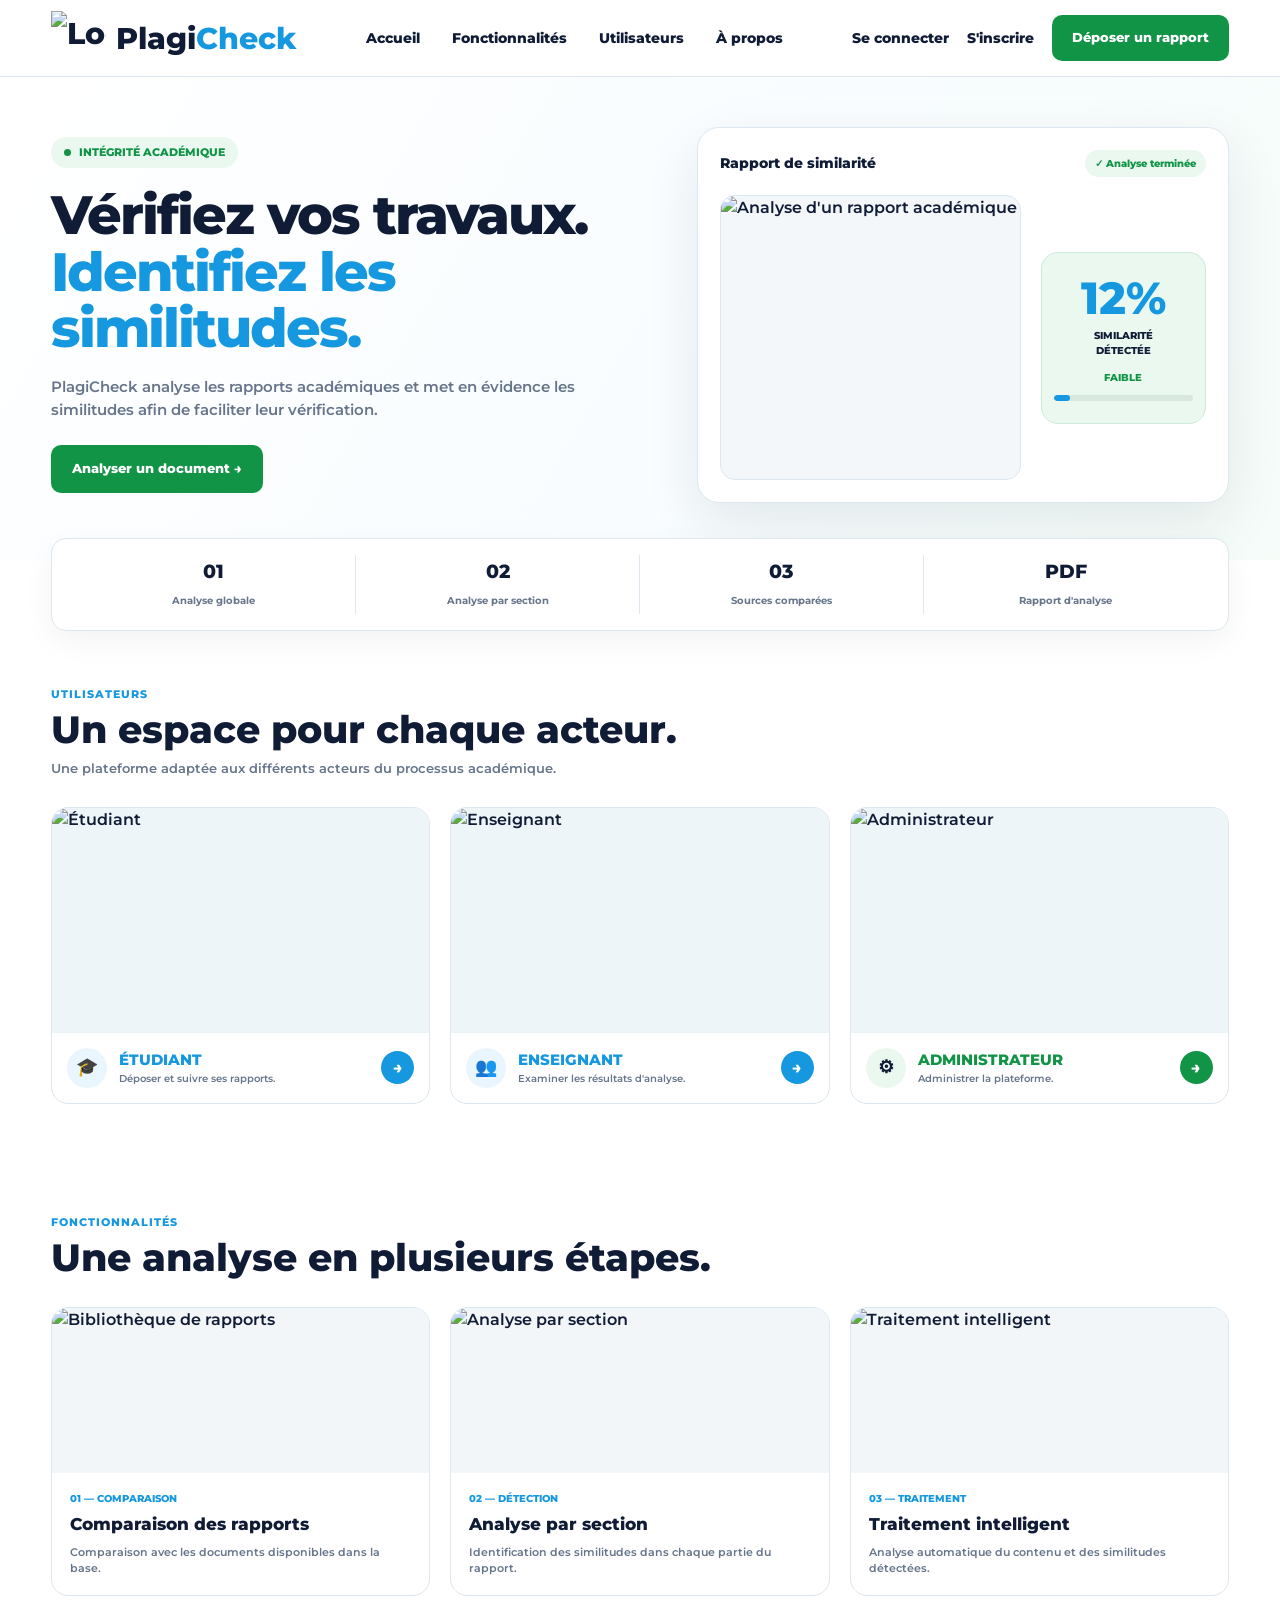
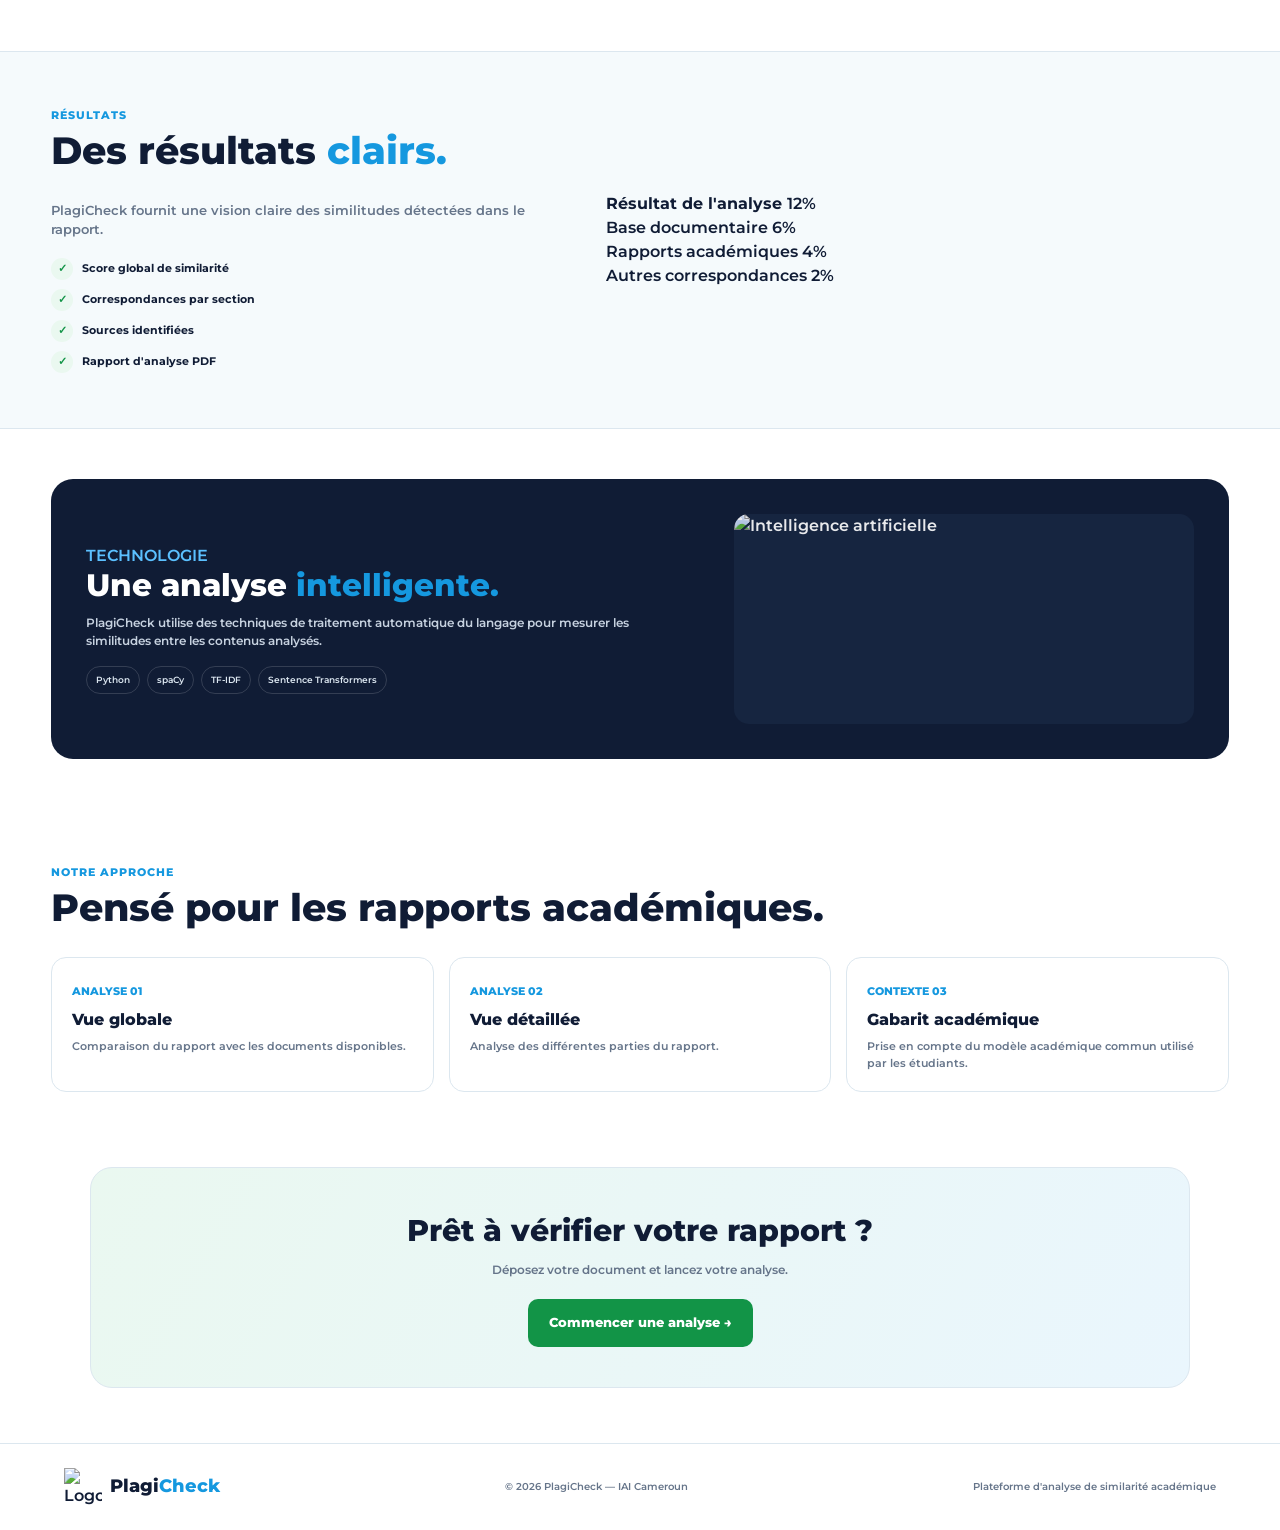
==== app/Frontend/index.html @ 5837127a "Initial commit - Plagicheck_IAI MVP" ====
<!DOCTYPE html>
<html lang="fr">

<head>

    <meta charset="UTF-8">

    <meta name="viewport"
          content="width=device-width, initial-scale=1.0">

    <title>PlagiCheck | Détection de similarité académique</title>


    <!-- =====================================================
         POLICE
         ===================================================== -->

    <link rel="preconnect"
          href="https://fonts.googleapis.com">

    <link rel="preconnect"
          href="https://fonts.gstatic.com"
          crossorigin>

    <link href="https://fonts.googleapis.com/css2?family=Montserrat:wght@500;600;700;800&display=swap"
          rel="stylesheet">


    <style>

        /* =====================================================
           1. COULEURS PRINCIPALES
           ===================================================== */

        :root {

            --green: #129447;
            --green-dark: #087638;
            --green-light: #eaf8f0;

            --sky: #1598df;
            --sky-light: #eaf6fd;

            --navy: #101c35;
            --black: #111827;

            --white: #ffffff;
            --background: #f8fafc;

            --border: #dce7ef;
            --text-soft: #66758a;
        }


        /* =====================================================
           2. RESET
           ===================================================== */

        * {
            margin: 0;
            padding: 0;
            box-sizing: border-box;
        }


        html {
            scroll-behavior: smooth;
        }


        body {

            font-family: "Montserrat", sans-serif;

            background: var(--white);

            color: var(--navy);

            font-weight: 600;

            line-height: 1.5;
        }


        a {
            text-decoration: none;
            color: inherit;
        }


        img {
            display: block;
            max-width: 100%;
        }


        /* =====================================================
           3. NAVIGATION
           ===================================================== */

        .navbar {

            position: sticky;

            top: 0;

            z-index: 1000;

            background: rgba(255,255,255,0.97);

            border-bottom: 1px solid var(--border);

            backdrop-filter: blur(10px);
        }


        .nav-container {

            width: 92%;

            max-width: 1400px;

            min-height: 76px;

            margin: auto;

            display: flex;

            align-items: center;

            justify-content: space-between;

            gap: 25px;
        }


        /* LOGO */

        .brand {

            display: flex;

            align-items: center;

            gap: 10px;

            font-size: 30px;

            font-weight: 800;

            white-space: nowrap;
        }


        .brand img {

            width: 55px;

            height: 55px;

            object-fit: contain;
        }


        .brand span span {

            color: var(--sky);
        }


        /* MENU */

        nav {

            display: flex;

            align-items: center;

            gap: 32px;
        }


        nav a {

            font-size: 14px;

            font-weight: 800;

            transition: 0.25s;
        }


        nav a:hover {

            color: var(--sky);
        }


        /* BOUTONS NAVIGATION */

        .nav-buttons {

            display: flex;

            align-items: center;

            gap: 18px;
        }


        .login {

            font-size: 14px;

            font-weight: 800;
        }


        .login:hover {

            color: var(--sky);
        }


        .deposit {

            background: var(--green);

            color: white;

            padding: 13px 20px;

            border-radius: 10px;

            font-size: 13px;

            font-weight: 800;

            transition: 0.25s;
        }


        .deposit:hover {

            background: var(--green-dark);

            transform: translateY(-2px);
        }


        /* =====================================================
           4. HERO
           ===================================================== */

           .hero {

background:

    linear-gradient(
        120deg,
        rgba(255,255,255,0.60) 0%,
        rgba(244,251,255,0.60) 55%,
        rgba(239,250,244,0.60) 100%
    ),
    url("Images/ia.backend.avif") center/cover no-repeat;

padding: 48px 0 55px;

overflow: hidden;
}


        .hero-container {

            width: 92%;

            max-width: 1400px;

            margin: auto;

            display: grid;

            grid-template-columns: 1fr 0.9fr;

            gap: 55px;

            align-items: center;
        }


        /* TEXTE HERO */

        .hero-label {

            display: inline-flex;

            align-items: center;

            gap: 8px;

            padding: 7px 13px;

            background: var(--green-light);

            color: var(--green);

            border-radius: 30px;

            font-size: 11px;

            font-weight: 800;

            margin-bottom: 18px;
        }


        .hero-label::before {

            content: "";

            width: 7px;

            height: 7px;

            background: var(--green);

            border-radius: 50%;
        }


        .hero-left h1 {

            font-size: clamp(38px, 4.2vw, 60px);

            line-height: 1.06;

            letter-spacing: -2px;

            margin-bottom: 20px;

            color: var(--navy);

            font-weight: 800;
        }


        .hero-left h1 span {

            color: var(--sky);
        }


        .hero-description {

            max-width: 620px;

            color: var(--text-soft);

            font-size: 15px;

            margin-bottom: 24px;

            font-weight: 600;
        }


        /* BOUTON HERO */

        .hero-buttons {

            display: flex;

            align-items: center;

            gap: 12px;

            flex-wrap: wrap;
        }


        .primary-button {

            display: inline-flex;

            align-items: center;

            gap: 10px;

            background: var(--green);

            color: white;

            padding: 14px 21px;

            border-radius: 10px;

            font-size: 13px;

            font-weight: 800;

            transition: 0.25s;
        }


        .primary-button:hover {

            transform: translateY(-3px);

            box-shadow:
                0 10px 25px
                rgba(18,148,71,0.20);
        }


        /* =====================================================
           5. APERÇU RAPPORT DE SIMILARITÉ
           ===================================================== */

        .analysis-preview {

            position: relative;

            min-height: 380px;

            display: flex;

            align-items: center;

            justify-content: center;
        }


        .preview-card {

            width: 100%;

            max-width: 560px;

            background: white;

            border: 1px solid var(--border);

            border-radius: 22px;

            padding: 22px;

            box-shadow:
                0 20px 55px
                rgba(16,28,53,0.09);

            position: relative;

            z-index: 2;
        }


        /* EN-TÊTE */

        .preview-top {

            display: flex;

            justify-content: space-between;

            align-items: center;

            margin-bottom: 18px;
        }


        .preview-title {

            font-size: 14px;

            font-weight: 800;

            color: var(--navy);
        }


        .status {

            background: var(--green-light);

            color: var(--green);

            padding: 6px 10px;

            border-radius: 20px;

            font-size: 10px;

            font-weight: 800;
        }


        /* CONTENU AVEC IMAGE */

        .preview-content {

            display: grid;

            grid-template-columns: 1fr 165px;

            gap: 20px;

            align-items: center;
        }


        /* IMAGE ANALYSE.PNG */

        .analysis-image {

            height: 285px;

            border-radius: 15px;

            overflow: hidden;

            background: #f3f7fa;

            border: 1px solid var(--border);
        }


        .analysis-image img {

            width: 100%;

            height: 100%;

            object-fit: cover;
        }


        /* SCORE */

        .score-box {

            text-align: center;

            background: var(--green-light);

            border-radius: 17px;

            padding: 22px 12px;

            border: 1px solid #ccebd9;
        }


        .score-number {

            font-size: 45px;

            line-height: 1;

            font-weight: 800;

            color: var(--sky);

            margin-bottom: 8px;
        }


        .score-label {

            font-size: 10px;

            font-weight: 800;

            color: var(--navy);

            margin-bottom: 12px;
        }


        .score-status {

            font-size: 10px;

            color: var(--green);

            font-weight: 800;

            margin-bottom: 10px;
        }


        .score-bar {

            width: 100%;

            height: 6px;

            background: #d9e8df;

            border-radius: 10px;

            overflow: hidden;
        }


        .score-progress {

            width: 12%;

            height: 100%;

            background: var(--sky);

            border-radius: 10px;
        }


        /* =====================================================
           6. INDICATEURS
           ===================================================== */

        .trust-bar {

            width: 92%;

            max-width: 1400px;

            margin: -22px auto 0;

            position: relative;

            z-index: 5;

            background: white;

            border: 1px solid var(--border);

            border-radius: 15px;

            padding: 16px 20px;

            display: grid;

            grid-template-columns: repeat(4, 1fr);

            box-shadow:
                0 10px 30px
                rgba(16,28,53,0.05);
        }


        .trust-item {

            text-align: center;

            border-right: 1px solid var(--border);

            padding: 3px;
        }


        .trust-item:last-child {

            border-right: none;
        }


        .trust-item strong {

            display: block;

            font-size: 19px;

            color: var(--navy);

            font-weight: 800;
        }


        .trust-item span {

            font-size: 10px;

            color: var(--text-soft);

            font-weight: 700;
        }


        /* =====================================================
           7. SECTIONS
           ===================================================== */

        .section {

            width: 92%;

            max-width: 1400px;

            margin: auto;

            padding: 55px 0;
        }


        .section-heading {

            margin-bottom: 28px;
        }


        .section-heading .tag {

            color: var(--sky);

            font-size: 11px;

            font-weight: 800;

            letter-spacing: 1px;

            text-transform: uppercase;

            margin-bottom: 7px;
        }


        .section-heading h2 {

            font-size: clamp(27px, 3vw, 40px);

            color: var(--navy);

            line-height: 1.1;

            margin-bottom: 8px;

            font-weight: 800;
        }


        .section-heading p {

            max-width: 600px;

            color: var(--text-soft);

            font-size: 13px;
        }


        /* =====================================================
           8. UTILISATEURS
           ===================================================== */

        .users-grid {

            display: grid;

            grid-template-columns:
                repeat(3, 1fr);

            gap: 20px;
        }


        .user-card {

            border: 1px solid var(--border);

            border-radius: 17px;

            overflow: hidden;

            background: white;

            transition: 0.3s;
        }


        .user-card:hover {

            transform: translateY(-5px);

            box-shadow:
                0 15px 35px
                rgba(16,28,53,0.08);
        }


        .user-image {

            height: 225px;

            background: #eef5f9;

            display: flex;

            align-items: center;

            justify-content: center;

            overflow: hidden;
        }


        .user-image img {

            width: 100%;

            height: 100%;

            object-fit: cover;
        }


        /*
         * Pour l'étudiant :
         * on conserve toute l'image.
         */

        .user-image.student img {

            object-fit: contain;

            background: #eef5f9;
        }


        .user-info {

            padding: 15px;

            display: flex;

            align-items: center;

            gap: 12px;
        }


        .user-icon {

            width: 40px;

            height: 40px;

            flex-shrink: 0;

            border-radius: 50%;

            display: flex;

            align-items: center;

            justify-content: center;

            background: var(--sky-light);

            font-size: 18px;
        }


        .user-info div:nth-child(2) {

            flex: 1;
        }


        .user-info h3 {

            color: var(--sky);

            font-size: 15px;

            font-weight: 800;
        }


        .user-info p {

            font-size: 10px;

            color: var(--text-soft);

            font-weight: 600;
        }


        .user-arrow {

            width: 33px;

            height: 33px;

            border-radius: 50%;

            background: var(--sky);

            color: white;

            display: flex;

            align-items: center;

            justify-content: center;

            font-weight: 800;
        }


        .admin-card .user-info h3 {

            color: var(--green);
        }


        .admin-card .user-icon {

            background: var(--green-light);
        }


        .admin-card .user-arrow {

            background: var(--green);
        }


        /* =====================================================
           9. FONCTIONNALITÉS
           ===================================================== */

        .features-grid {

            display: grid;

            grid-template-columns:
                repeat(3, 1fr);

            gap: 20px;
        }


        .feature-card {

            border: 1px solid var(--border);

            border-radius: 17px;

            overflow: hidden;

            background: white;

            transition: 0.3s;
        }


        .feature-card:hover {

            transform: translateY(-4px);

            box-shadow:
                0 15px 35px
                rgba(16,28,53,0.08);
        }


        .feature-image {

            height: 165px;

            overflow: hidden;

            background: #f2f6f9;
        }


        .feature-image img {

            width: 100%;

            height: 100%;

            object-fit: cover;
        }


        .feature-content {

            padding: 18px;
        }


        .feature-number {

            color: var(--sky);

            font-size: 10px;

            font-weight: 800;

            margin-bottom: 6px;
        }


        .feature-content h3 {

            font-size: 17px;

            color: var(--navy);

            margin-bottom: 6px;

            font-weight: 800;
        }


        .feature-content p {

            font-size: 11px;

            color: var(--text-soft);

            line-height: 1.5;
        }


        /* =====================================================
           10. RAPPORT DE SIMILARITÉ
           ===================================================== */

        .report-section {

            background: #f5fafc;

            border-top: 1px solid var(--border);

            border-bottom: 1px solid var(--border);
        }


        .report-layout {

            display: grid;

            grid-template-columns:
                0.9fr 1.1fr;

            gap: 45px;

            align-items: center;
        }


        .report-text h2 {

            font-size: clamp(27px, 3vw, 40px);

            line-height: 1.1;

            margin-bottom: 12px;

            font-weight: 800;
        }


        .report-text h2 span {

            color: var(--sky);
        }


        .report-text p {

            color: var(--text-soft);

            font-size: 13px;

            max-width: 500px;

            margin-bottom: 18px;
        }


        /* LISTE COURTE */

        .report-list {

            display: grid;

            gap: 9px;
        }


        .report-list div {

            display: flex;

            align-items: center;

            gap: 9px;

            font-size: 11px;

            font-weight: 700;
        }


        .check {

            width: 22px;

            height: 22px;

            border-radius: 50%;

            background: var(--green-light);

            color: var(--green);

            display: flex;

            align-items: center;

            justify-content: center;

            font-size: 11px;
        }


        /* =====================================================
           11. TECHNOLOGIE IA
           ===================================================== */

        .smart-section {

            padding: 50px 0;
        }


        .smart-box {

            background: var(--navy);

            border-radius: 22px;

            padding: 35px;

            color: white;

            display: grid;

            grid-template-columns: 1fr 0.75fr;

            gap: 35px;

            align-items: center;

            overflow: hidden;
        }


        .smart-box h2 {

            font-size: 31px;

            line-height: 1.1;

            margin-bottom: 12px;

            font-weight: 800;
        }


        .smart-box h2 span {

            color: var(--sky);
        }


        .smart-box p {

            color: #c6d1df;

            font-size: 12px;

            max-width: 570px;
        }


        .technology-list {

            display: flex;

            gap: 7px;

            flex-wrap: wrap;

            margin-top: 16px;
        }


        .technology-list span {

            border: 1px solid
                rgba(255,255,255,0.15);

            padding: 6px 9px;

            border-radius: 20px;

            font-size: 9px;

            color: #dce7f1;
        }


        .smart-image {

            height: 210px;

            border-radius: 15px;

            overflow: hidden;

            background: #162540;
        }


        .smart-image img {

            width: 100%;

            height: 100%;

            object-fit: cover;

            opacity: 0.9;
        }


        /* =====================================================
           12. APPROCHE
           ===================================================== */

        .approach-grid {

            display: grid;

            grid-template-columns:
                repeat(3, 1fr);

            gap: 15px;
        }


        .approach-card {

            border: 1px solid var(--border);

            border-radius: 15px;

            padding: 20px;

            background: white;
        }


        .approach-card strong {

            color: var(--sky);

            font-size: 11px;

            font-weight: 800;
        }


        .approach-card h3 {

            font-size: 16px;

            margin: 6px 0;

            font-weight: 800;
        }


        .approach-card p {

            color: var(--text-soft);

            font-size: 11px;
        }


        /* =====================================================
           13. CTA FINAL
           ===================================================== */

        .final-cta {

            width: 92%;

            max-width: 1100px;

            margin: 20px auto 55px;

            text-align: center;

            padding: 40px 20px;

            background:
                linear-gradient(
                    120deg,
                    var(--green-light),
                    var(--sky-light)
                );

            border: 1px solid var(--border);

            border-radius: 22px;
        }


        .final-cta h2 {

            font-size: 30px;

            margin-bottom: 8px;

            font-weight: 800;
        }


        .final-cta p {

            color: var(--text-soft);

            font-size: 12px;

            margin-bottom: 20px;
        }


        /* =====================================================
           14. FOOTER
           ===================================================== */

        footer {

            border-top: 1px solid var(--border);

            background: white;

            padding: 24px 5%;

            display: flex;

            align-items: center;

            justify-content: space-between;

            gap: 15px;

            flex-wrap: wrap;
        }


        .footer-brand {

            display: flex;

            align-items: center;

            gap: 8px;
        }


        .footer-brand img {

            width: 38px;

            height: 38px;

            object-fit: contain;
        }


        .footer-brand strong {

            font-size: 18px;

            font-weight: 800;
        }


        .footer-brand span {

            color: var(--sky);
        }


        footer p {

            font-size: 10px;

            color: var(--text-soft);

            font-weight: 600;
        }


        /* =====================================================
           15. RESPONSIVE
           ===================================================== */

        @media (max-width: 1050px) {

            nav {
                display: none;
            }


            .hero-container {

                grid-template-columns: 1fr;
            }


            .analysis-preview {

                max-width: 650px;

                margin: auto;
            }


            .users-grid,
            .features-grid {

                grid-template-columns: 1fr 1fr;
            }


            .report-layout,
            .smart-box {

                grid-template-columns: 1fr;
            }


            .trust-bar {

                grid-template-columns:
                    repeat(2, 1fr);
            }


            .trust-item:nth-child(2) {

                border-right: none;
            }
        }


        @media (max-width: 700px) {

            .brand {

                font-size: 22px;
            }


            .brand img {

                width: 43px;

                height: 43px;
            }


            .nav-buttons .login {

                display: none;
            }


            .hero {

                padding-top: 35px;
            }


            .hero-left h1 {

                font-size: 39px;
            }


            .preview-content {

                grid-template-columns: 1fr;
            }


            .analysis-image {

                height: 230px;
            }


            .score-box {

                max-width: 170px;

                margin: auto;
            }


            .users-grid,
            .features-grid,
            .approach-grid {

                grid-template-columns: 1fr;
            }


            .trust-bar {

                grid-template-columns: 1fr;
            }


            .trust-item {

                border-right: none;

                border-bottom: 1px solid var(--border);

                padding-bottom: 10px;
            }


            .trust-item:last-child {

                border-bottom: none;
            }


            .smart-box {

                padding: 25px 20px;
            }


            footer {

                text-align: center;

                justify-content: center;
            }
        }

    </style>

</head>


<body>


<!-- =====================================================
     NAVIGATION
     ===================================================== -->

<header class="navbar">

    <div class="nav-container">


        <!-- LOGO -->

        <a href="#accueil"
           class="brand">

            <img src="Images/logo.png"
                 alt="Logo PlagiCheck">

            <span>
                Plagi<span>Check</span>
            </span>

        </a>


        <!-- MENU -->

        <nav>

            <a href="#accueil">
                Accueil
            </a>

            <a href="#fonctionnalites">
                Fonctionnalités
            </a>

            <a href="#utilisateurs">
                Utilisateurs
            </a>

            <a href="#apropos">
                À propos
            </a>

        </nav>


        <!-- ACTIONS -->

        <div class="nav-buttons">

            <a href="connexion.html"
               class="login">

                Se connecter

            </a>


            <a href="inscription.html"
               class="login">

                S'inscrire

            </a>


            <a href="#depot"
               class="deposit">

                Déposer un rapport

            </a>

        </div>

    </div>

</header>



<!-- =====================================================
     CONTENU PRINCIPAL
     ===================================================== -->

<main id="accueil">


<!-- =====================================================
     HERO
     ===================================================== -->

<section class="hero">

    <div class="hero-container">


        <!-- TEXTE -->

        <div class="hero-left">

            <div class="hero-label">

                INTÉGRITÉ ACADÉMIQUE

            </div>


            <h1>

                Vérifiez vos travaux.

                <br>

                <span>
                    Identifiez les similitudes.
                </span>

            </h1>


            <p class="hero-description">

                PlagiCheck analyse les rapports académiques
                et met en évidence les similitudes afin de
                faciliter leur vérification.

            </p>


            <div class="hero-buttons">

                <a href="#depot"
                   class="primary-button">

                    Analyser un document
                    →

                </a>

            </div>

        </div>



        <!-- =================================================
             RAPPORT DE SIMILARITÉ
             ================================================= -->

        <div class="analysis-preview">


            <div class="preview-card">


                <!-- EN-TÊTE -->

                <div class="preview-top">

                    <div class="preview-title">

                        Rapport de similarité

                    </div>


                    <div class="status">

                        ✓ Analyse terminée

                    </div>

                </div>



                <!-- IMAGE + SCORE -->

                <div class="preview-content">


                    <!--
                        IMAGE ANALYSE.PNG

                        Cette image remplace maintenant
                        l'ancien faux document.
                    -->

                    <div class="analysis-image">

                        <img src="Images/analyse.png"
                             alt="Analyse d'un rapport académique">

                    </div>



                    <!-- POURCENTAGE -->

                    <div class="score-box">


                        <div class="score-number">

                            12%

                        </div>


                        <div class="score-label">

                            SIMILARITÉ
                            <br>
                            DÉTECTÉE

                        </div>


                        <div class="score-status">

                            FAIBLE

                        </div>


                        <div class="score-bar">

                            <div class="score-progress"></div>

                        </div>

                    </div>

                </div>

            </div>

        </div>

    </div>

</section>



<!-- =====================================================
     INDICATEURS
     ===================================================== -->

<div class="trust-bar">


    <div class="trust-item">

        <strong>
            01
        </strong>

        <span>
            Analyse globale
        </span>

    </div>


    <div class="trust-item">

        <strong>
            02
        </strong>

        <span>
            Analyse par section
        </span>

    </div>


    <div class="trust-item">

        <strong>
            03
        </strong>

        <span>
            Sources comparées
        </span>

    </div>


    <div class="trust-item">

        <strong>
            PDF
        </strong>

        <span>
            Rapport d'analyse
        </span>

    </div>

</div>



<!-- =====================================================
     UTILISATEURS
     ===================================================== -->

<section class="section"
         id="utilisateurs">


    <div class="section-heading">

        <div class="tag">
            UTILISATEURS
        </div>

        <h2>
            Un espace pour chaque acteur.
        </h2>

        <p>
            Une plateforme adaptée aux différents
            acteurs du processus académique.
        </p>

    </div>



    <div class="users-grid">


        <!-- ÉTUDIANT -->

        <article class="user-card">


            <div class="user-image student">

                <img src="Images/Etudiant.png"
                     alt="Étudiant">

            </div>


            <div class="user-info">


                <div class="user-icon">
                    🎓
                </div>


                <div>

                    <h3>
                        ÉTUDIANT
                    </h3>

                    <p>
                        Déposer et suivre ses rapports.
                    </p>

                </div>


                <span class="user-arrow">
                    →
                </span>

            </div>

        </article>



        <!-- ENSEIGNANT -->

        <article class="user-card">


            <div class="user-image">

                <img src="Images/enseignant.png"
                     alt="Enseignant">

            </div>


            <div class="user-info">


                <div class="user-icon">
                    👥
                </div>


                <div>

                    <h3>
                        ENSEIGNANT
                    </h3>

                    <p>
                        Examiner les résultats d'analyse.
                    </p>

                </div>


                <span class="user-arrow">
                    →
                </span>

            </div>

        </article>



        <!-- ADMINISTRATEUR -->

        <article class="user-card admin-card">


            <div class="user-image">

                <img src="Images/admin.png"
                     alt="Administrateur">

            </div>


            <div class="user-info">


                <div class="user-icon">
                    ⚙
                </div>


                <div>

                    <h3>
                        ADMINISTRATEUR
                    </h3>

                    <p>
                        Administrer la plateforme.
                    </p>

                </div>


                <span class="user-arrow">
                    →
                </span>

            </div>

        </article>

    </div>

</section>



<!-- =====================================================
     FONCTIONNALITÉS
     ===================================================== -->

<section class="section"
         id="fonctionnalites">


    <div class="section-heading">

        <div class="tag">
            FONCTIONNALITÉS
        </div>

        <h2>
            Une analyse en plusieurs étapes.
        </h2>

    </div>



    <div class="features-grid">


        <!-- FONCTIONNALITÉ 1 -->

        <article class="feature-card">


            <div class="feature-image">

                <img src="Images/Bibliotheque.png"
                     alt="Bibliothèque de rapports">

            </div>


            <div class="feature-content">

                <div class="feature-number">
                    01 — COMPARAISON
                </div>

                <h3>
                    Comparaison des rapports
                </h3>

                <p>
                    Comparaison avec les documents
                    disponibles dans la base.
                </p>

            </div>

        </article>



        <!-- FONCTIONNALITÉ 2 -->

        <article class="feature-card">


            <div class="feature-image">

                <img src="Images/analyse.png"
                     alt="Analyse par section">

            </div>


            <div class="feature-content">

                <div class="feature-number">
                    02 — DÉTECTION
                </div>

                <h3>
                    Analyse par section
                </h3>

                <p>
                    Identification des similitudes
                    dans chaque partie du rapport.
                </p>

            </div>

        </article>



        <!-- FONCTIONNALITÉ 3 -->

        <article class="feature-card">


            <div class="feature-image">

                <img src="Images/IA.png"
                     alt="Traitement intelligent">

            </div>


            <div class="feature-content">

                <div class="feature-number">
                    03 — TRAITEMENT
                </div>

                <h3>
                    Traitement intelligent
                </h3>

                <p>
                    Analyse automatique du contenu
                    et des similitudes détectées.
                </p>

            </div>

        </article>

    </div>

</section>



<!-- =====================================================
     RAPPORT DE SIMILARITÉ
     ===================================================== -->

<section class="report-section">


    <div class="section">


        <div class="report-layout">


            <!-- TEXTE -->

            <div class="report-text">


                <div class="section-heading">

                    <div class="tag">
                        RÉSULTATS
                    </div>

                    <h2>

                        Des résultats
                        <span>clairs.</span>

                    </h2>

                </div>


                <p>

                    PlagiCheck fournit une vision claire
                    des similitudes détectées dans
                    le rapport.

                </p>


                <div class="report-list">


                    <div>

                        <span class="check">
                            ✓
                        </span>

                        Score global de similarité

                    </div>


                    <div>

                        <span class="check">
                            ✓
                        </span>

                        Correspondances par section

                    </div>


                    <div>

                        <span class="check">
                            ✓
                        </span>

                        Sources identifiées

                    </div>


                    <div>

                        <span class="check">
                            ✓
                        </span>

                        Rapport d'analyse PDF

                    </div>

                </div>

            </div>



            <!-- CARTE RÉSULTAT -->

            <div class="report-card">


                <div class="report-header">

                    <strong>
                        Résultat de l'analyse
                    </strong>

                    <span class="report-score">
                        12%
                    </span>

                </div>


                <div class="source">


                    <div class="source-top">

                        <span class="source-name">
                            Base documentaire
                        </span>

                        <span class="source-percent">
                            6%
                        </span>

                    </div>


                    <div class="source-bar">

                        <div class="source-fill"
                             style="width:50%;">
                        </div>

                    </div>

                </div>


                <div class="source">


                    <div class="source-top">

                        <span class="source-name">
                            Rapports académiques
                        </span>

                        <span class="source-percent">
                            4%
                        </span>

                    </div>


                    <div class="source-bar">

                        <div class="source-fill"
                             style="width:34%;">
                        </div>

                    </div>

                </div>


                <div class="source">


                    <div class="source-top">

                        <span class="source-name">
                            Autres correspondances
                        </span>

                        <span class="source-percent">
                            2%
                        </span>

                    </div>


                    <div class="source-bar">

                        <div class="source-fill"
                             style="width:18%;">
                        </div>

                    </div>

                </div>

            </div>

        </div>

    </div>

</section>



<!-- =====================================================
     TECHNOLOGIE
     ===================================================== -->

<section class="smart-section">


    <div class="section"
         style="padding-top:0;padding-bottom:0;">


        <div class="smart-box">


            <div>


                <div class="tag"
                     style="color:#5bc0ff;">

                    TECHNOLOGIE

                </div>


                <h2>

                    Une analyse
                    <span>intelligente.</span>

                </h2>


                <p>

                    PlagiCheck utilise des techniques
                    de traitement automatique du langage
                    pour mesurer les similitudes entre
                    les contenus analysés.

                </p>


                <div class="technology-list">

                    <span>
                        Python
                    </span>

                    <span>
                        spaCy
                    </span>

                    <span>
                        TF-IDF
                    </span>

                    <span>
                        Sentence Transformers
                    </span>

                </div>

            </div>



            <!-- IMAGE IA -->

            <div class="smart-image">

                <img src="Images/IA.png"
                     alt="Intelligence artificielle">

            </div>

        </div>

    </div>

</section>



<!-- =====================================================
     À PROPOS
     ===================================================== -->

<section class="section"
         id="apropos">


    <div class="section-heading">

        <div class="tag">
            NOTRE APPROCHE
        </div>

        <h2>
            Pensé pour les rapports académiques.
        </h2>

    </div>



    <div class="approach-grid">


        <article class="approach-card">

            <strong>
                ANALYSE 01
            </strong>

            <h3>
                Vue globale
            </h3>

            <p>
                Comparaison du rapport avec
                les documents disponibles.
            </p>

        </article>



        <article class="approach-card">

            <strong>
                ANALYSE 02
            </strong>

            <h3>
                Vue détaillée
            </h3>

            <p>
                Analyse des différentes parties
                du rapport.
            </p>

        </article>



        <article class="approach-card">

            <strong>
                CONTEXTE 03
            </strong>

            <h3>
                Gabarit académique
            </h3>

            <p>
                Prise en compte du modèle académique
                commun utilisé par les étudiants.
            </p>

        </article>

    </div>

</section>



<!-- =====================================================
     CTA FINAL
     ===================================================== -->

<section class="final-cta"
         id="depot">


    <h2>
        Prêt à vérifier votre rapport ?
    </h2>


    <p>
        Déposez votre document et lancez votre analyse.
    </p>


    <a href="connexion.html"
       class="primary-button">

        Commencer une analyse
        →

    </a>

</section>


</main>



<!-- =====================================================
     FOOTER
     ===================================================== -->

<footer>


    <div class="footer-brand">


        <img src="Images/logo.png"
             alt="Logo PlagiCheck">


        <strong>

            Plagi<span>Check</span>

        </strong>

    </div>


    <p>
        © 2026 PlagiCheck — IAI Cameroun
    </p>


    <p>
        Plateforme d'analyse de similarité académique
    </p>

</footer>


</body>

</html>
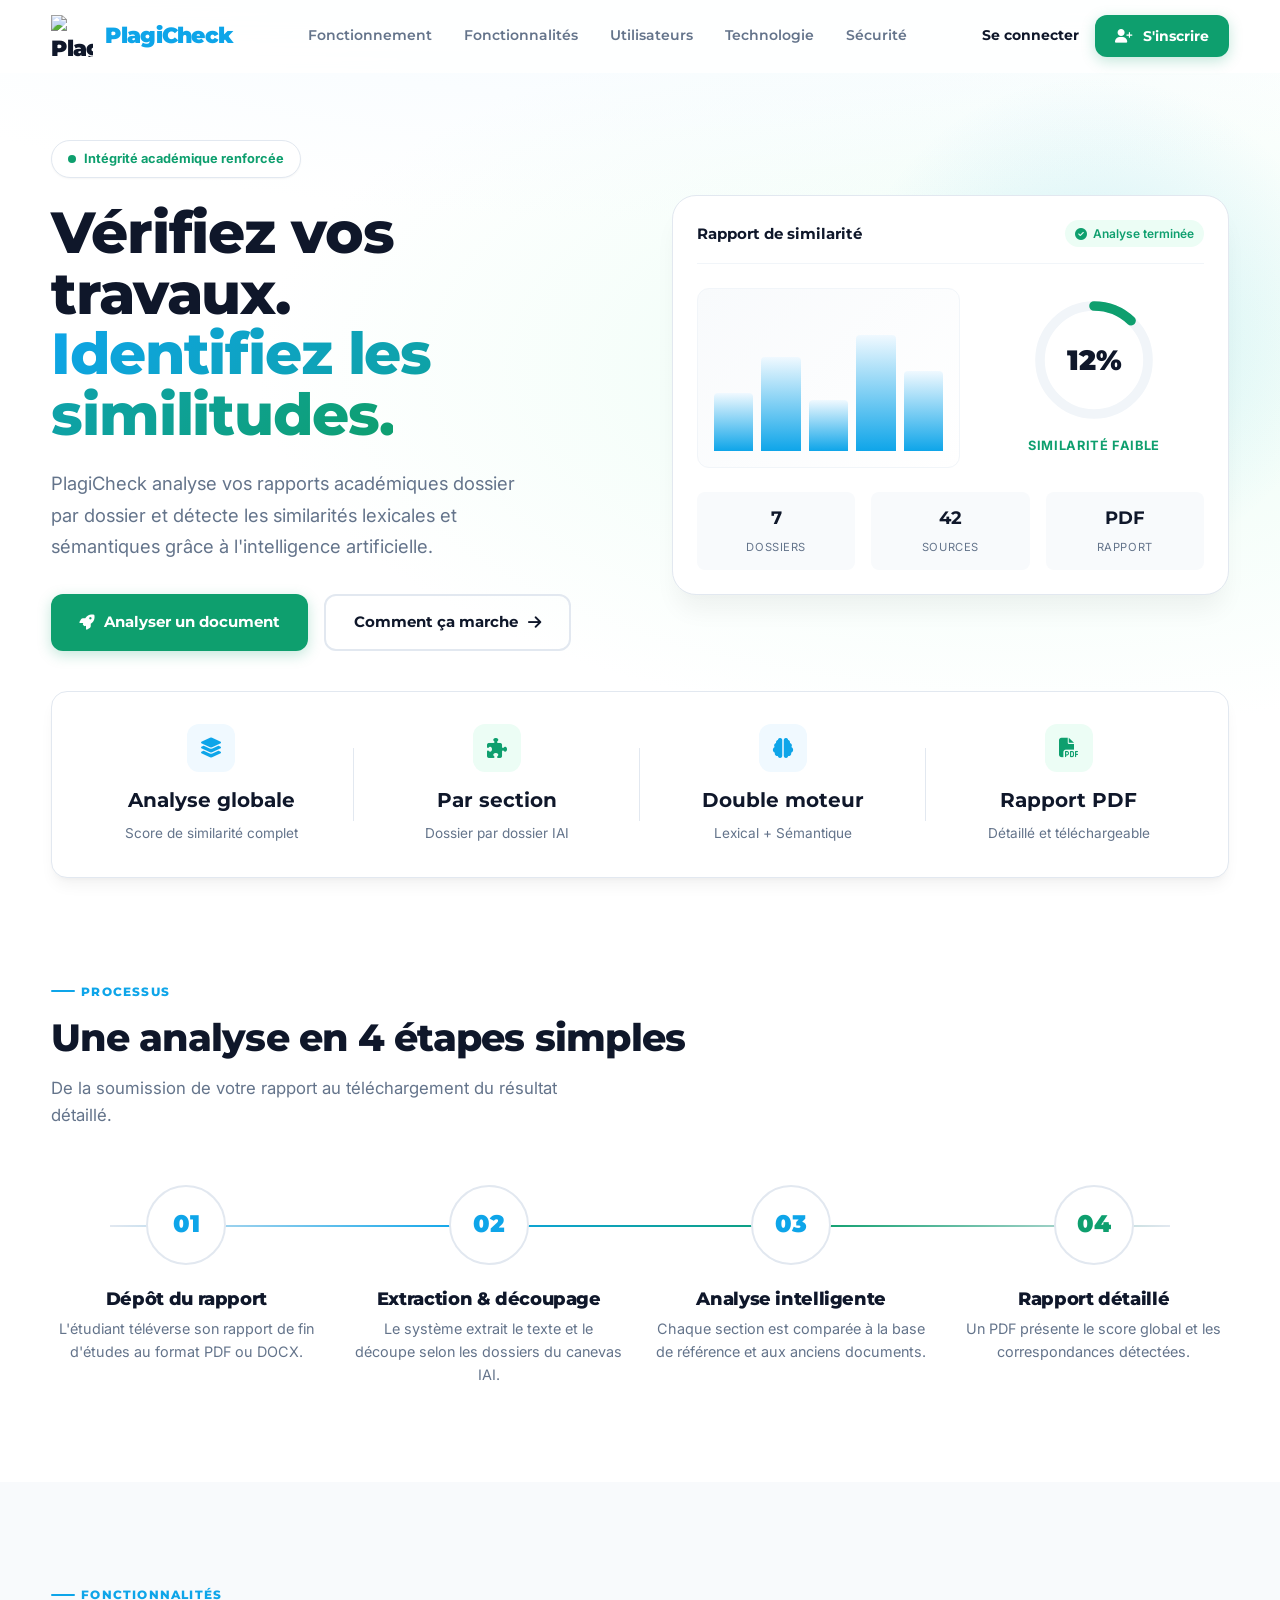
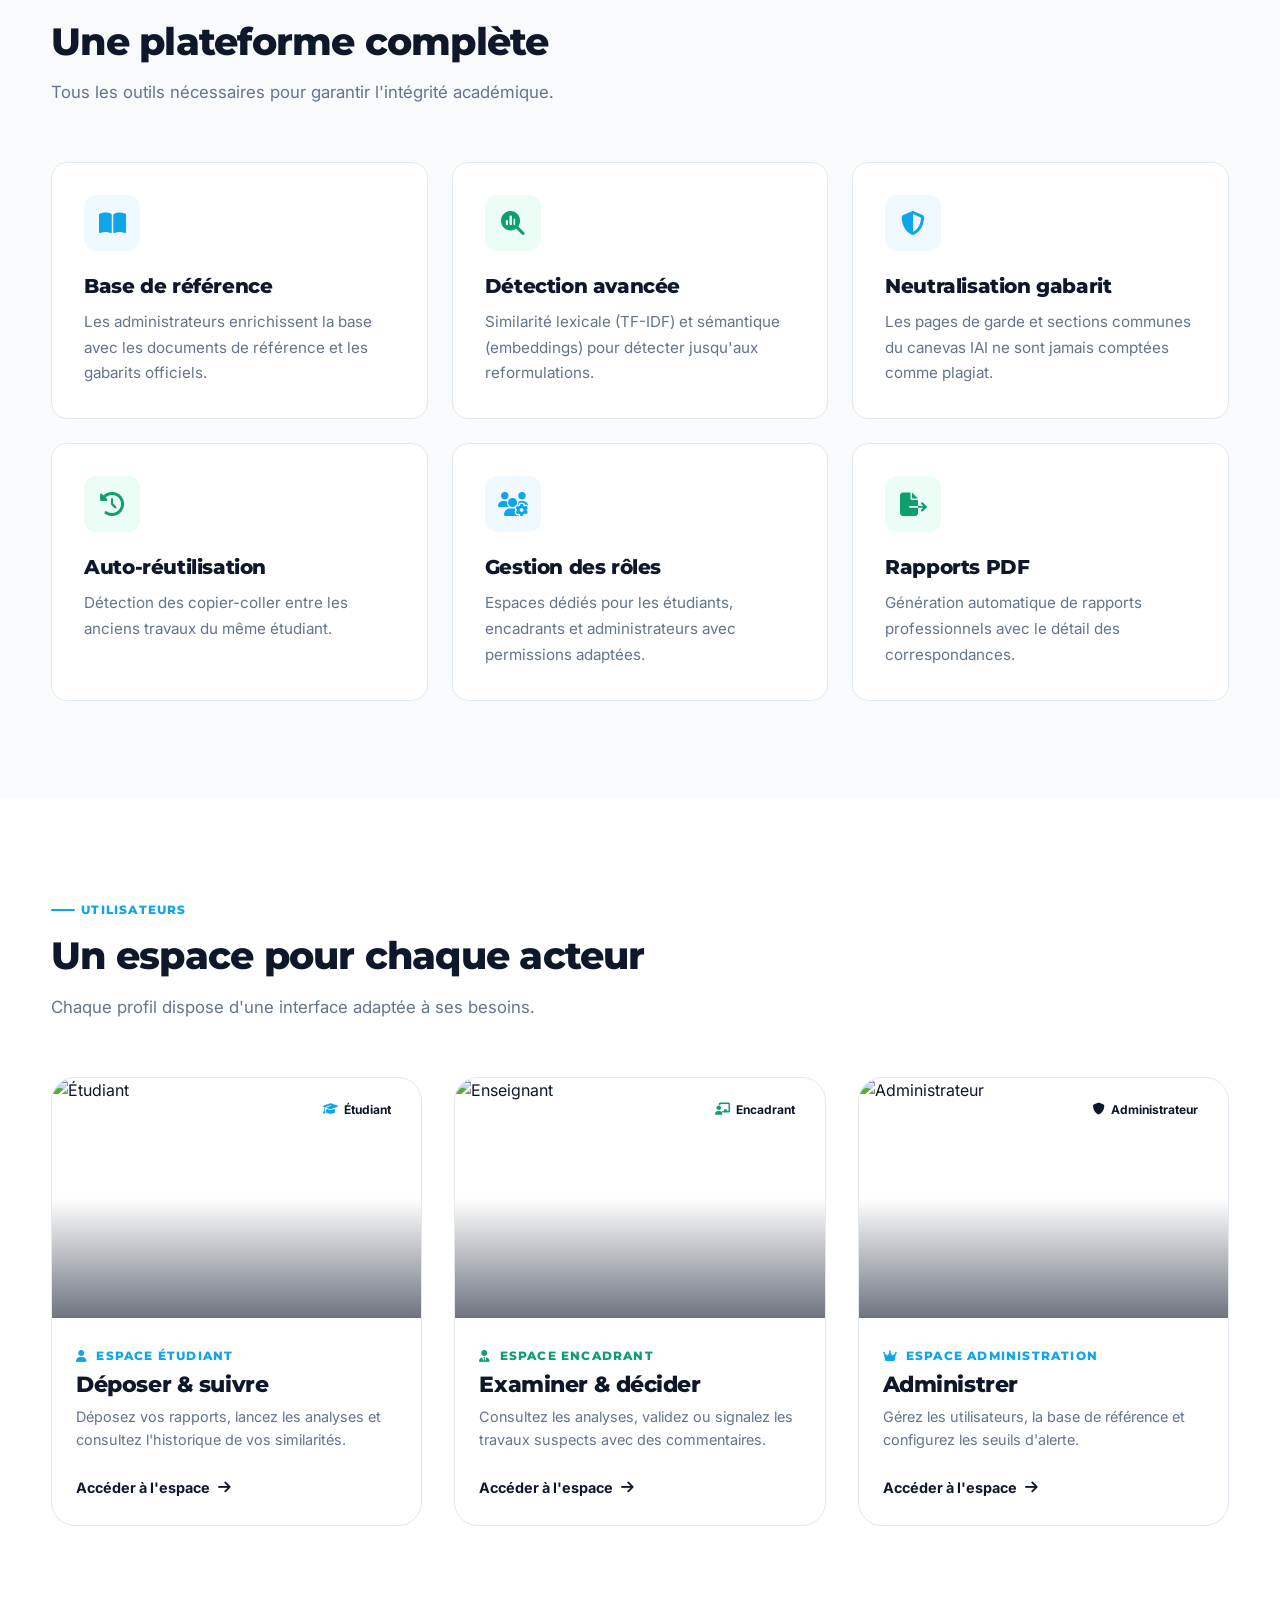
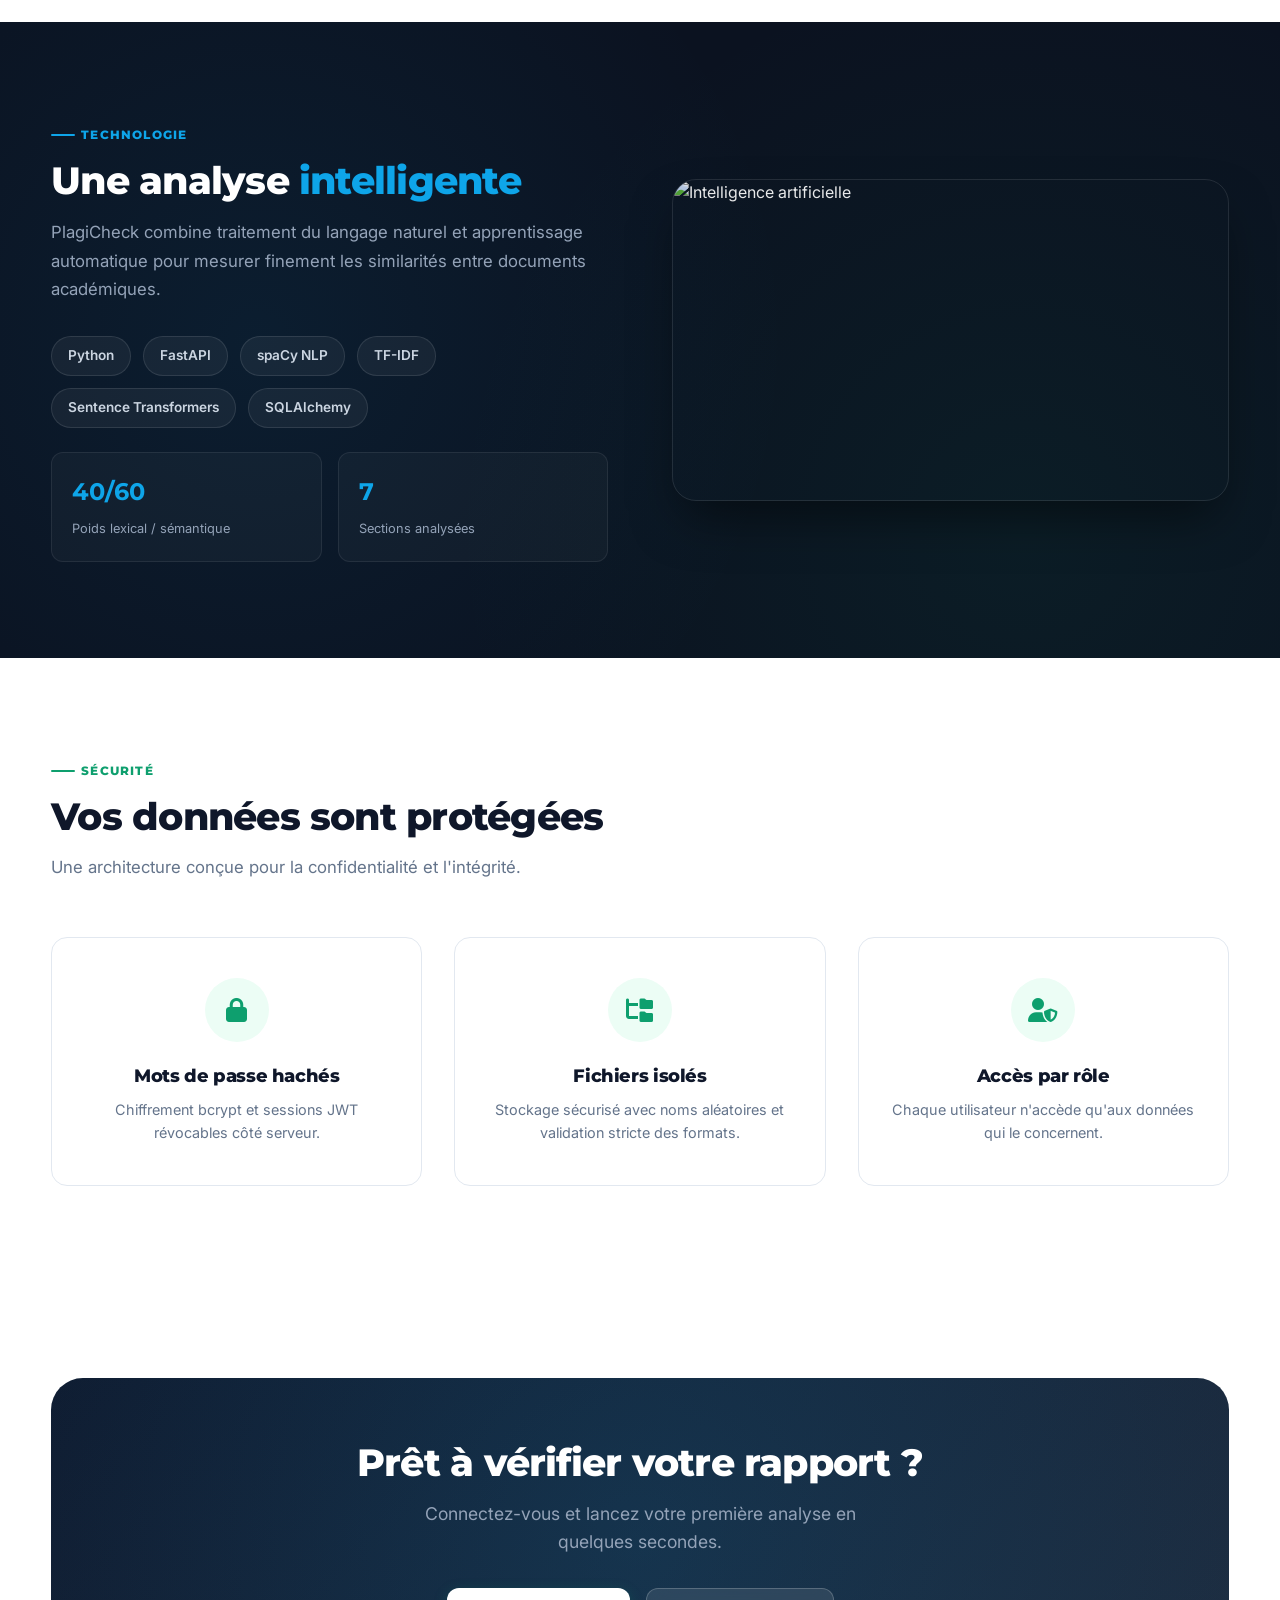
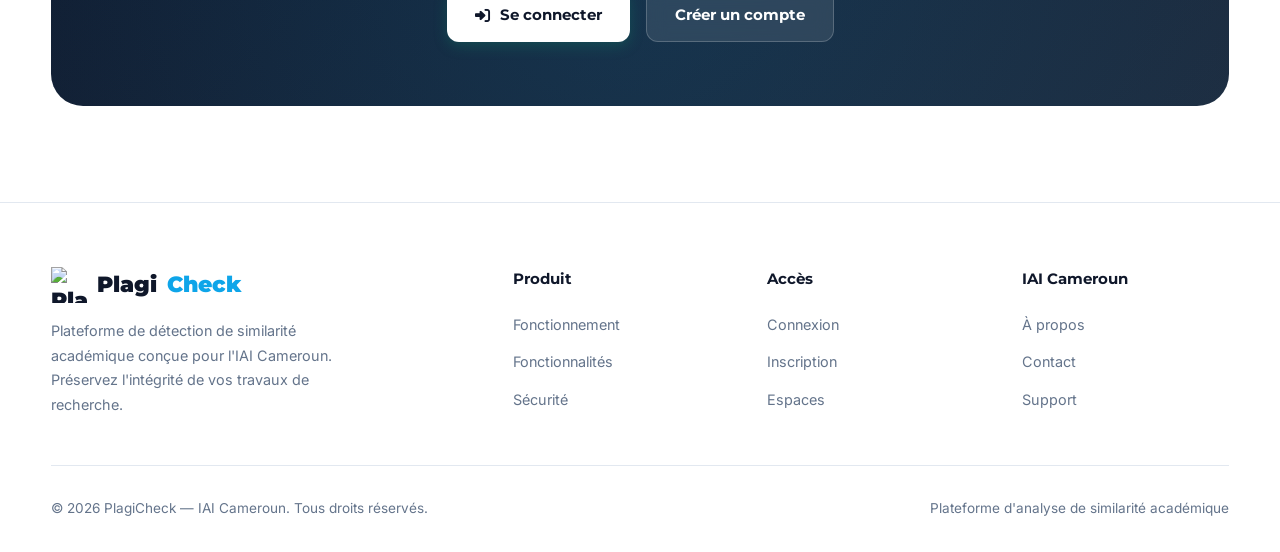
==== commit dabc2d7f: "changement des interfaces et ajout de la focntionnalité de notification" ====
--- a/app/Frontend/index.html
+++ b/app/Frontend/index.html
@@ -4,57 +4,67 @@
 <head>
 
     <meta charset="UTF-8">
-
-    <meta name="viewport"
-          content="width=device-width, initial-scale=1.0">
-
-    <title>PlagiCheck | Détection de similarité académique</title>
-
-
-    <!-- =====================================================
-         POLICE
-         ===================================================== -->
-
-    <link rel="preconnect"
-          href="https://fonts.googleapis.com">
-
-    <link rel="preconnect"
-          href="https://fonts.gstatic.com"
-          crossorigin>
-
-    <link href="https://fonts.googleapis.com/css2?family=Montserrat:wght@500;600;700;800&display=swap"
-          rel="stylesheet">
-
+    <meta name="viewport" content="width=device-width, initial-scale=1.0">
+    <title>PlagiCheck | Détection intelligente de plagiat académique</title>
+
+    <!-- SEO & Partage -->
+    <meta name="description" content="PlagiCheck analyse vos rapports académiques par section et détecte les similitudes lexicales et sémantiques grâce à l'intelligence artificielle.">
+    <meta property="og:title" content="PlagiCheck — Intégrité académique">
+    <meta property="og:description" content="Plateforme de détection de similarité pour les rapports de fin d'études.">
+    <meta property="og:image" content="Images/logo.png">
+    <link rel="icon" href="Images/logo.png" type="image/png">
+
+    <!-- Polices & Icônes -->
+    <link rel="preconnect" href="https://fonts.googleapis.com">
+    <link rel="preconnect" href="https://fonts.gstatic.com" crossorigin>
+    <link href="https://fonts.googleapis.com/css2?family=Montserrat:wght@500;600;700;800;900&family=Inter:wght@400;500;600&display=swap" rel="stylesheet">
+    <link rel="stylesheet" href="https://cdnjs.cloudflare.com/ajax/libs/font-awesome/6.5.1/css/all.min.css">
 
     <style>
 
         /* =====================================================
-           1. COULEURS PRINCIPALES
+           VARIABLES & RESET
            ===================================================== */
 
         :root {
-
-            --green: #129447;
-            --green-dark: #087638;
-            --green-light: #eaf8f0;
-
-            --sky: #1598df;
-            --sky-light: #eaf6fd;
-
-            --navy: #101c35;
-            --black: #111827;
+            /* Palette principale */
+            --green: #0E9F6E;
+            --green-dark: #057A55;
+            --green-light: #ECFDF5;
+            --green-glow: rgba(14, 159, 110, 0.15);
+
+            --sky: #0EA5E9;
+            --sky-dark: #0284C7;
+            --sky-light: #F0F9FF;
+            --sky-glow: rgba(14, 165, 233, 0.15);
+
+            --navy: #0F172A;
+            --navy-light: #1E293B;
+            --slate: #64748B;
+            --slate-light: #94A3B8;
 
             --white: #ffffff;
-            --background: #f8fafc;
-
-            --border: #dce7ef;
-            --text-soft: #66758a;
-        }
-
-
-        /* =====================================================
-           2. RESET
-           ===================================================== */
+            --bg-soft: #F8FAFC;
+            --bg-dark: #0B1220;
+
+            --border: #E2E8F0;
+            --border-soft: #F1F5F9;
+
+            --shadow-sm: 0 1px 2px rgba(0,0,0,0.04);
+            --shadow-md: 0 4px 6px -1px rgba(0,0,0,0.05), 0 2px 4px -2px rgba(0,0,0,0.05);
+            --shadow-lg: 0 10px 15px -3px rgba(0,0,0,0.05), 0 4px 6px -4px rgba(0,0,0,0.05);
+            --shadow-xl: 0 20px 25px -5px rgba(0,0,0,0.05), 0 8px 10px -6px rgba(0,0,0,0.01);
+            --shadow-glow: 0 0 40px -10px var(--green-glow);
+
+            --radius-sm: 8px;
+            --radius-md: 12px;
+            --radius-lg: 16px;
+            --radius-xl: 24px;
+            --radius-2xl: 32px;
+
+            --font-display: 'Montserrat', sans-serif;
+            --font-body: 'Inter', sans-serif;
+        }
 
         * {
             margin: 0;
@@ -62,2560 +72,1684 @@
             box-sizing: border-box;
         }
 
-
         html {
             scroll-behavior: smooth;
-        }
-
+            scroll-padding-top: 80px;
+        }
 
         body {
-
-            font-family: "Montserrat", sans-serif;
-
+            font-family: var(--font-body);
             background: var(--white);
-
             color: var(--navy);
-
+            line-height: 1.6;
+            overflow-x: hidden;
+            -webkit-font-smoothing: antialiased;
+        }
+
+        a { text-decoration: none; color: inherit; }
+        img { display: block; max-width: 100%; height: auto; }
+        ul { list-style: none; }
+
+        /* =====================================================
+           COMPOSANTS RÉUTILISABLES
+           ===================================================== */
+
+        .container {
+            width: 92%;
+            max-width: 1280px;
+            margin: 0 auto;
+        }
+
+        .tag {
+            display: inline-flex;
+            align-items: center;
+            gap: 6px;
+            font-family: var(--font-display);
+            font-size: 0.75rem;
+            font-weight: 800;
+            text-transform: uppercase;
+            letter-spacing: 0.1em;
+            color: var(--sky);
+            margin-bottom: 1rem;
+        }
+
+        .tag::before {
+            content: "";
+            width: 24px;
+            height: 2px;
+            background: var(--sky);
+            border-radius: 2px;
+        }
+
+        .tag.green { color: var(--green); }
+        .tag.green::before { background: var(--green); }
+
+        h1, h2, h3 {
+            font-family: var(--font-display);
+            font-weight: 800;
+            line-height: 1.1;
+            letter-spacing: -0.02em;
+        }
+
+        .section-title {
+            font-size: clamp(1.75rem, 3vw, 2.5rem);
+            margin-bottom: 1rem;
+        }
+
+        .section-subtitle {
+            color: var(--slate);
+            font-size: 1.05rem;
+            max-width: 560px;
+            line-height: 1.6;
+        }
+
+        .btn {
+            display: inline-flex;
+            align-items: center;
+            justify-content: center;
+            gap: 10px;
+            font-family: var(--font-display);
+            font-weight: 700;
+            font-size: 0.95rem;
+            padding: 14px 28px;
+            border-radius: var(--radius-md);
+            transition: all 0.3s cubic-bezier(0.4, 0, 0.2, 1);
+            border: none;
+            cursor: pointer;
+            position: relative;
+            overflow: hidden;
+        }
+
+        .btn-primary {
+            background: var(--green);
+            color: white;
+            box-shadow: 0 4px 14px rgba(14, 159, 110, 0.25);
+        }
+
+        .btn-primary:hover {
+            background: var(--green-dark);
+            transform: translateY(-2px);
+            box-shadow: 0 8px 20px rgba(14, 159, 110, 0.35);
+        }
+
+        .btn-outline {
+            background: transparent;
+            color: var(--navy);
+            border: 2px solid var(--border);
+        }
+
+        .btn-outline:hover {
+            border-color: var(--navy);
+            background: var(--navy);
+            color: white;
+        }
+
+        .btn-glass {
+            background: rgba(255,255,255,0.1);
+            color: white;
+            backdrop-filter: blur(10px);
+            border: 1px solid rgba(255,255,255,0.2);
+        }
+
+        .btn-glass:hover {
+            background: rgba(255,255,255,0.2);
+            transform: translateY(-2px);
+        }
+
+        /* =====================================================
+           NAVIGATION
+           ===================================================== */
+
+        .navbar {
+            position: fixed;
+            top: 0;
+            left: 0;
+            right: 0;
+            z-index: 1000;
+            background: rgba(255,255,255,0.85);
+            backdrop-filter: blur(20px);
+            border-bottom: 1px solid transparent;
+            transition: all 0.3s ease;
+        }
+
+        .navbar.scrolled {
+            border-bottom-color: var(--border);
+            box-shadow: var(--shadow-sm);
+        }
+
+        .nav-container {
+            height: 72px;
+            display: flex;
+            align-items: center;
+            justify-content: space-between;
+            gap: 2rem;
+        }
+
+        .brand {
+            display: flex;
+            align-items: center;
+            gap: 12px;
+            font-family: var(--font-display);
+            font-size: 1.4rem;
+            font-weight: 900;
+            letter-spacing: -0.03em;
+        }
+
+        .brand img {
+            width: 42px;
+            height: 42px;
+            object-fit: contain;
+        }
+
+        .brand span { color: var(--sky); }
+
+        .nav-links {
+            display: flex;
+            gap: 2rem;
+        }
+
+        .nav-links a {
+            font-family: var(--font-display);
+            font-size: 0.9rem;
             font-weight: 600;
-
-            line-height: 1.5;
-        }
-
-
-        a {
-            text-decoration: none;
-            color: inherit;
-        }
-
-
-        img {
+            color: var(--slate);
+            transition: color 0.2s;
+            position: relative;
+        }
+
+        .nav-links a::after {
+            content: "";
+            position: absolute;
+            bottom: -4px;
+            left: 0;
+            width: 0;
+            height: 2px;
+            background: var(--sky);
+            transition: width 0.3s;
+        }
+
+        .nav-links a:hover { color: var(--navy); }
+        .nav-links a:hover::after { width: 100%; }
+
+        .nav-actions {
+            display: flex;
+            align-items: center;
+            gap: 1rem;
+        }
+
+        .nav-link {
+            font-family: var(--font-display);
+            font-weight: 700;
+            font-size: 0.9rem;
+            color: var(--navy);
+            transition: color 0.2s;
+        }
+
+        .nav-link:hover { color: var(--sky); }
+
+        .nav-cta {
+            padding: 10px 20px;
+            font-size: 0.875rem;
+        }
+
+        /* =====================================================
+           HERO
+           ===================================================== */
+
+        .hero {
+            position: relative;
+            padding: 140px 0 80px;
+            background: 
+                radial-gradient(ellipse 80% 50% at 50% -20%, var(--sky-light), transparent),
+                radial-gradient(ellipse 60% 50% at 80% 50%, var(--green-light), transparent),
+                var(--white);
+            overflow: hidden;
+        }
+
+        .hero::before {
+            content: "";
+            position: absolute;
+            top: 10%;
+            right: -5%;
+            width: 500px;
+            height: 500px;
+            background: radial-gradient(circle, var(--sky-glow), transparent 70%);
+            border-radius: 50%;
+            pointer-events: none;
+        }
+
+        .hero-grid {
+            display: grid;
+            grid-template-columns: 1fr 1fr;
+            gap: 4rem;
+            align-items: center;
+        }
+
+        .hero-badge {
+            display: inline-flex;
+            align-items: center;
+            gap: 8px;
+            padding: 8px 16px;
+            background: var(--white);
+            border: 1px solid var(--border);
+            border-radius: 100px;
+            font-size: 0.8rem;
+            font-weight: 700;
+            color: var(--green);
+            margin-bottom: 1.5rem;
+            box-shadow: var(--shadow-sm);
+        }
+
+        .hero-badge .dot {
+            width: 8px;
+            height: 8px;
+            background: var(--green);
+            border-radius: 50%;
+            animation: pulse 2s infinite;
+        }
+
+        @keyframes pulse {
+            0%, 100% { opacity: 1; transform: scale(1); }
+            50% { opacity: 0.5; transform: scale(1.2); }
+        }
+
+        .hero h1 {
+            font-size: clamp(2.5rem, 4.5vw, 4rem);
+            margin-bottom: 1.5rem;
+            line-height: 1.05;
+        }
+
+        .hero h1 span {
+            background: linear-gradient(135deg, var(--sky), var(--green));
+            -webkit-background-clip: text;
+            -webkit-text-fill-color: transparent;
+            background-clip: text;
+        }
+
+        .hero-text {
+            font-size: 1.15rem;
+            color: var(--slate);
+            margin-bottom: 2rem;
+            max-width: 480px;
+            line-height: 1.7;
+        }
+
+        .hero-buttons {
+            display: flex;
+            gap: 1rem;
+            flex-wrap: wrap;
+        }
+
+        /* Mockup Dashboard */
+        .hero-visual {
+            position: relative;
+        }
+
+        .mockup-card {
+            background: var(--white);
+            border-radius: var(--radius-xl);
+            border: 1px solid var(--border);
+            box-shadow: var(--shadow-xl);
+            padding: 1.5rem;
+            position: relative;
+            z-index: 2;
+            animation: float 6s ease-in-out infinite;
+        }
+
+        @keyframes float {
+            0%, 100% { transform: translateY(0); }
+            50% { transform: translateY(-10px); }
+        }
+
+        .mockup-header {
+            display: flex;
+            justify-content: space-between;
+            align-items: center;
+            margin-bottom: 1.5rem;
+            padding-bottom: 1rem;
+            border-bottom: 1px solid var(--border-soft);
+        }
+
+        .mockup-title {
+            font-family: var(--font-display);
+            font-weight: 700;
+            font-size: 0.95rem;
+        }
+
+        .mockup-status {
+            display: flex;
+            align-items: center;
+            gap: 6px;
+            font-size: 0.75rem;
+            font-weight: 600;
+            color: var(--green);
+            background: var(--green-light);
+            padding: 4px 10px;
+            border-radius: 100px;
+        }
+
+        .mockup-body {
+            display: grid;
+            grid-template-columns: 1.2fr 1fr;
+            gap: 1.5rem;
+            align-items: center;
+        }
+
+        .mockup-chart {
+            height: 180px;
+            border-radius: var(--radius-md);
+            background: linear-gradient(135deg, var(--bg-soft), var(--white));
+            border: 1px solid var(--border-soft);
+            display: flex;
+            align-items: flex-end;
+            justify-content: space-around;
+            padding: 1rem;
+            gap: 8px;
+        }
+
+        .bar {
+            width: 100%;
+            background: linear-gradient(to top, var(--sky), var(--sky-light));
+            border-radius: 4px 4px 0 0;
+            animation: growBar 1.5s ease-out;
+            transform-origin: bottom;
+        }
+
+        .bar:nth-child(1) { height: 40%; animation-delay: 0.1s; }
+        .bar:nth-child(2) { height: 65%; animation-delay: 0.2s; }
+        .bar:nth-child(3) { height: 35%; animation-delay: 0.3s; }
+        .bar:nth-child(4) { height: 80%; animation-delay: 0.4s; }
+        .bar:nth-child(5) { height: 55%; animation-delay: 0.5s; }
+
+        @keyframes growBar {
+            from { transform: scaleY(0); }
+            to { transform: scaleY(1); }
+        }
+
+        .mockup-score {
+            text-align: center;
+        }
+
+        .score-ring {
+            width: 120px;
+            height: 120px;
+            margin: 0 auto 1rem;
+            position: relative;
+        }
+
+        .score-ring svg {
+            transform: rotate(-90deg);
+            width: 100%;
+            height: 100%;
+        }
+
+        .score-ring circle {
+            fill: none;
+            stroke-width: 8;
+            stroke-linecap: round;
+        }
+
+        .score-ring .bg { stroke: var(--border-soft); }
+        .score-ring .progress {
+            stroke: var(--green);
+            stroke-dasharray: 283;
+            stroke-dashoffset: 249;
+            animation: ringFill 1.5s ease-out forwards;
+        }
+
+        @keyframes ringFill {
+            to { stroke-dashoffset: 249; }
+        }
+
+        .score-value {
+            position: absolute;
+            top: 50%;
+            left: 50%;
+            transform: translate(-50%, -50%);
+            font-family: var(--font-display);
+            font-size: 1.75rem;
+            font-weight: 900;
+            color: var(--navy);
+        }
+
+        .score-label {
+            font-size: 0.8rem;
+            font-weight: 700;
+            color: var(--green);
+            text-transform: uppercase;
+            letter-spacing: 0.05em;
+        }
+
+        .mockup-footer {
+            margin-top: 1.5rem;
+            display: flex;
+            gap: 1rem;
+        }
+
+        .mockup-stat {
+            flex: 1;
+            padding: 0.75rem;
+            background: var(--bg-soft);
+            border-radius: var(--radius-sm);
+            text-align: center;
+        }
+
+        .mockup-stat strong {
             display: block;
-            max-width: 100%;
-        }
-
+            font-family: var(--font-display);
+            font-size: 1.1rem;
+            color: var(--navy);
+        }
+
+        .mockup-stat span {
+            font-size: 0.7rem;
+            color: var(--slate);
+            text-transform: uppercase;
+            letter-spacing: 0.05em;
+        }
 
         /* =====================================================
-           3. NAVIGATION
+           TRUST BAR
            ===================================================== */
 
-        .navbar {
-
-            position: sticky;
-
+        .trust-bar {
+            margin-top: -40px;
+            position: relative;
+            z-index: 10;
+        }
+
+        .trust-grid {
+            background: var(--white);
+            border: 1px solid var(--border);
+            border-radius: var(--radius-lg);
+            padding: 2rem;
+            display: grid;
+            grid-template-columns: repeat(4, 1fr);
+            gap: 2rem;
+            box-shadow: var(--shadow-lg);
+        }
+
+        .trust-item {
+            text-align: center;
+            position: relative;
+        }
+
+        .trust-item:not(:last-child)::after {
+            content: "";
+            position: absolute;
+            right: -1rem;
+            top: 20%;
+            height: 60%;
+            width: 1px;
+            background: var(--border);
+        }
+
+        .trust-icon {
+            width: 48px;
+            height: 48px;
+            margin: 0 auto 0.75rem;
+            background: var(--sky-light);
+            color: var(--sky);
+            border-radius: var(--radius-md);
+            display: flex;
+            align-items: center;
+            justify-content: center;
+            font-size: 1.25rem;
+        }
+
+        .trust-item:nth-child(even) .trust-icon {
+            background: var(--green-light);
+            color: var(--green);
+        }
+
+        .trust-item strong {
+            display: block;
+            font-family: var(--font-display);
+            font-size: 1.25rem;
+            margin-bottom: 0.25rem;
+        }
+
+        .trust-item span {
+            font-size: 0.85rem;
+            color: var(--slate);
+        }
+
+        /* =====================================================
+           SECTIONS GÉNÉRALES
+           ===================================================== */
+
+        .section {
+            padding: 6rem 0;
+        }
+
+        .section-header {
+            margin-bottom: 3.5rem;
+        }
+
+        /* =====================================================
+           COMMENT ÇA MARCHE
+           ===================================================== */
+
+        .steps {
+            display: grid;
+            grid-template-columns: repeat(4, 1fr);
+            gap: 2rem;
+            position: relative;
+        }
+
+        .steps::before {
+            content: "";
+            position: absolute;
+            top: 40px;
+            left: 5%;
+            right: 5%;
+            height: 2px;
+            background: linear-gradient(to right, var(--border), var(--sky), var(--green), var(--border));
+            z-index: 0;
+        }
+
+        .step {
+            position: relative;
+            z-index: 1;
+            text-align: center;
+        }
+
+        .step-number {
+            width: 80px;
+            height: 80px;
+            margin: 0 auto 1.5rem;
+            background: var(--white);
+            border: 2px solid var(--border);
+            border-radius: 50%;
+            display: flex;
+            align-items: center;
+            justify-content: center;
+            font-family: var(--font-display);
+            font-size: 1.5rem;
+            font-weight: 900;
+            color: var(--sky);
+            transition: all 0.3s;
+        }
+
+        .step:hover .step-number {
+            border-color: var(--sky);
+            background: var(--sky);
+            color: white;
+            transform: scale(1.1);
+            box-shadow: 0 10px 30px rgba(14, 165, 233, 0.3);
+        }
+
+        .step:nth-child(4) .step-number { color: var(--green); }
+        .step:nth-child(4):hover .step-number {
+            border-color: var(--green);
+            background: var(--green);
+            box-shadow: 0 10px 30px rgba(14, 159, 110, 0.3);
+        }
+
+        .step h3 {
+            font-size: 1.15rem;
+            margin-bottom: 0.5rem;
+        }
+
+        .step p {
+            font-size: 0.9rem;
+            color: var(--slate);
+            line-height: 1.6;
+        }
+
+        /* =====================================================
+           FONCTIONNALITÉS
+           ===================================================== */
+
+        .features {
+            background: var(--bg-soft);
+        }
+
+        .features-grid {
+            display: grid;
+            grid-template-columns: repeat(3, 1fr);
+            gap: 1.5rem;
+        }
+
+        .feature-card {
+            background: var(--white);
+            padding: 2rem;
+            border-radius: var(--radius-lg);
+            border: 1px solid var(--border);
+            transition: all 0.3s;
+            position: relative;
+            overflow: hidden;
+        }
+
+        .feature-card::before {
+            content: "";
+            position: absolute;
             top: 0;
-
-            z-index: 1000;
-
-            background: rgba(255,255,255,0.97);
-
-            border-bottom: 1px solid var(--border);
-
+            left: 0;
+            right: 0;
+            height: 4px;
+            background: linear-gradient(to right, var(--sky), var(--green));
+            opacity: 0;
+            transition: opacity 0.3s;
+        }
+
+        .feature-card:hover {
+            transform: translateY(-4px);
+            box-shadow: var(--shadow-xl);
+            border-color: transparent;
+        }
+
+        .feature-card:hover::before { opacity: 1; }
+
+        .feature-icon {
+            width: 56px;
+            height: 56px;
+            background: var(--sky-light);
+            color: var(--sky);
+            border-radius: var(--radius-md);
+            display: flex;
+            align-items: center;
+            justify-content: center;
+            font-size: 1.5rem;
+            margin-bottom: 1.5rem;
+            transition: all 0.3s;
+        }
+
+        .feature-card:hover .feature-icon {
+            background: var(--sky);
+            color: white;
+            transform: rotate(-5deg) scale(1.1);
+        }
+
+        .feature-card:nth-child(even) .feature-icon {
+            background: var(--green-light);
+            color: var(--green);
+        }
+
+        .feature-card:nth-child(even):hover .feature-icon {
+            background: var(--green);
+        }
+
+        .feature-card h3 {
+            font-size: 1.25rem;
+            margin-bottom: 0.75rem;
+        }
+
+        .feature-card p {
+            color: var(--slate);
+            font-size: 0.95rem;
+            line-height: 1.7;
+        }
+
+        /* =====================================================
+           UTILISATEURS
+           ===================================================== */
+
+        .users-grid {
+            display: grid;
+            grid-template-columns: repeat(3, 1fr);
+            gap: 2rem;
+        }
+
+        .user-card {
+            background: var(--white);
+            border-radius: var(--radius-xl);
+            overflow: hidden;
+            border: 1px solid var(--border);
+            transition: all 0.4s cubic-bezier(0.4, 0, 0.2, 1);
+            position: relative;
+        }
+
+        .user-card:hover {
+            transform: translateY(-8px);
+            box-shadow: var(--shadow-xl);
+            border-color: transparent;
+        }
+
+        .user-image {
+            height: 240px;
+            overflow: hidden;
+            position: relative;
+        }
+
+        .user-image img {
+            width: 100%;
+            height: 100%;
+            object-fit: cover;
+            transition: transform 0.6s;
+        }
+
+        .user-card:hover .user-image img {
+            transform: scale(1.05);
+        }
+
+        .user-image::after {
+            content: "";
+            position: absolute;
+            inset: 0;
+            background: linear-gradient(to top, rgba(15,23,42,0.6), transparent 50%);
+        }
+
+        .user-badge {
+            position: absolute;
+            top: 1rem;
+            right: 1rem;
+            background: rgba(255,255,255,0.95);
             backdrop-filter: blur(10px);
-        }
-
-
-        .nav-container {
-
-            width: 92%;
-
-            max-width: 1400px;
-
-            min-height: 76px;
-
-            margin: auto;
-
-            display: flex;
-
-            align-items: center;
-
+            padding: 6px 14px;
+            border-radius: 100px;
+            font-size: 0.75rem;
+            font-weight: 700;
+            z-index: 2;
+            display: flex;
+            align-items: center;
+            gap: 6px;
+        }
+
+        .user-info {
+            padding: 1.5rem;
+        }
+
+        .user-role {
+            display: inline-flex;
+            align-items: center;
+            gap: 8px;
+            font-family: var(--font-display);
+            font-size: 0.75rem;
+            font-weight: 800;
+            text-transform: uppercase;
+            letter-spacing: 0.1em;
+            color: var(--sky);
+            margin-bottom: 0.5rem;
+        }
+
+        .user-card:nth-child(2) .user-role { color: var(--green); }
+
+        .user-info h3 {
+            font-size: 1.35rem;
+            margin-bottom: 0.5rem;
+        }
+
+        .user-info p {
+            color: var(--slate);
+            font-size: 0.9rem;
+            margin-bottom: 1.5rem;
+            line-height: 1.6;
+        }
+
+        .user-link {
+            display: inline-flex;
+            align-items: center;
+            gap: 8px;
+            font-weight: 700;
+            font-size: 0.9rem;
+            color: var(--navy);
+            transition: gap 0.3s;
+        }
+
+        .user-card:hover .user-link {
+            gap: 14px;
+            color: var(--sky);
+        }
+
+        .user-card:nth-child(2):hover .user-link { color: var(--green); }
+
+        /* =====================================================
+           TECHNOLOGIE (DARK)
+           ===================================================== */
+
+        .tech-section {
+            background: var(--bg-dark);
+            color: white;
+            position: relative;
+            overflow: hidden;
+        }
+
+        .tech-section::before {
+            content: "";
+            position: absolute;
+            top: 0;
+            left: 0;
+            right: 0;
+            bottom: 0;
+            background: 
+                radial-gradient(circle at 20% 50%, rgba(14, 165, 233, 0.08), transparent 50%),
+                radial-gradient(circle at 80% 80%, rgba(14, 159, 110, 0.08), transparent 50%);
+        }
+
+        .tech-grid {
+            display: grid;
+            grid-template-columns: 1fr 1fr;
+            gap: 4rem;
+            align-items: center;
+            position: relative;
+            z-index: 1;
+        }
+
+        .tech-content h2 { color: white; }
+        .tech-content h2 span { color: var(--sky); }
+        .tech-content p { color: var(--slate-light); }
+
+        .tech-stack {
+            display: flex;
+            flex-wrap: wrap;
+            gap: 0.75rem;
+            margin-top: 2rem;
+        }
+
+        .tech-tag {
+            padding: 8px 16px;
+            background: rgba(255,255,255,0.05);
+            border: 1px solid rgba(255,255,255,0.1);
+            border-radius: 100px;
+            font-size: 0.85rem;
+            font-weight: 600;
+            color: #CBD5E1;
+            transition: all 0.3s;
+        }
+
+        .tech-tag:hover {
+            background: rgba(255,255,255,0.1);
+            border-color: var(--sky);
+            color: white;
+            transform: translateY(-2px);
+        }
+
+        .tech-visual {
+            position: relative;
+        }
+
+        .tech-image {
+            border-radius: var(--radius-xl);
+            overflow: hidden;
+            border: 1px solid rgba(255,255,255,0.1);
+            box-shadow: 0 25px 50px -12px rgba(0,0,0,0.5);
+        }
+
+        .tech-image img {
+            width: 100%;
+            height: 320px;
+            object-fit: cover;
+            opacity: 0.9;
+        }
+
+        .tech-stats {
+            display: grid;
+            grid-template-columns: 1fr 1fr;
+            gap: 1rem;
+            margin-top: 1.5rem;
+        }
+
+        .tech-stat {
+            background: rgba(255,255,255,0.03);
+            border: 1px solid rgba(255,255,255,0.08);
+            border-radius: var(--radius-md);
+            padding: 1.25rem;
+        }
+
+        .tech-stat strong {
+            display: block;
+            font-family: var(--font-display);
+            font-size: 1.5rem;
+            color: var(--sky);
+            margin-bottom: 0.25rem;
+        }
+
+        .tech-stat span {
+            font-size: 0.8rem;
+            color: var(--slate-light);
+        }
+
+        /* =====================================================
+           SÉCURITÉ
+           ===================================================== */
+
+        .security-grid {
+            display: grid;
+            grid-template-columns: repeat(3, 1fr);
+            gap: 2rem;
+        }
+
+        .security-card {
+            text-align: center;
+            padding: 2.5rem 2rem;
+            border-radius: var(--radius-lg);
+            background: var(--white);
+            border: 1px solid var(--border);
+            transition: all 0.3s;
+        }
+
+        .security-card:hover {
+            border-color: var(--green);
+            box-shadow: var(--shadow-lg);
+        }
+
+        .security-icon {
+            width: 64px;
+            height: 64px;
+            margin: 0 auto 1.5rem;
+            background: var(--green-light);
+            color: var(--green);
+            border-radius: 50%;
+            display: flex;
+            align-items: center;
+            justify-content: center;
+            font-size: 1.5rem;
+        }
+
+        .security-card h3 {
+            font-size: 1.15rem;
+            margin-bottom: 0.75rem;
+        }
+
+        .security-card p {
+            color: var(--slate);
+            font-size: 0.9rem;
+            line-height: 1.6;
+        }
+
+        /* =====================================================
+           CTA FINAL
+           ===================================================== */
+
+        .cta-section {
+            padding: 6rem 0;
+        }
+
+        .cta-box {
+            background: linear-gradient(135deg, var(--navy), var(--navy-light));
+            border-radius: var(--radius-2xl);
+            padding: 4rem 2rem;
+            text-align: center;
+            color: white;
+            position: relative;
+            overflow: hidden;
+        }
+
+        .cta-box::before {
+            content: "";
+            position: absolute;
+            top: -50%;
+            left: -50%;
+            width: 200%;
+            height: 200%;
+            background: radial-gradient(circle, rgba(14, 165, 233, 0.15), transparent 70%);
+            animation: rotate 20s linear infinite;
+        }
+
+        @keyframes rotate {
+            to { transform: rotate(360deg); }
+        }
+
+        .cta-box > * { position: relative; z-index: 1; }
+
+        .cta-box h2 {
+            color: white;
+            font-size: clamp(1.75rem, 3vw, 2.5rem);
+            margin-bottom: 1rem;
+        }
+
+        .cta-box p {
+            color: var(--slate-light);
+            font-size: 1.1rem;
+            margin-bottom: 2rem;
+            max-width: 500px;
+            margin-left: auto;
+            margin-right: auto;
+        }
+
+        .cta-buttons {
+            display: flex;
+            gap: 1rem;
+            justify-content: center;
+            flex-wrap: wrap;
+        }
+
+        /* =====================================================
+           FOOTER
+           ===================================================== */
+
+        footer {
+            background: var(--white);
+            border-top: 1px solid var(--border);
+            padding: 4rem 0 2rem;
+        }
+
+        .footer-grid {
+            display: grid;
+            grid-template-columns: 2fr 1fr 1fr 1fr;
+            gap: 3rem;
+            margin-bottom: 3rem;
+        }
+
+        .footer-brand {
+            display: flex;
+            align-items: center;
+            gap: 10px;
+            font-family: var(--font-display);
+            font-size: 1.4rem;
+            font-weight: 900;
+            margin-bottom: 1rem;
+        }
+
+        .footer-brand img { width: 36px; height: 36px; }
+        .footer-brand span { color: var(--sky); }
+
+        .footer-desc {
+            color: var(--slate);
+            font-size: 0.9rem;
+            line-height: 1.7;
+            max-width: 300px;
+        }
+
+        .footer-col h4 {
+            font-family: var(--font-display);
+            font-size: 0.95rem;
+            font-weight: 700;
+            margin-bottom: 1.25rem;
+            color: var(--navy);
+        }
+
+        .footer-col ul {
+            display: flex;
+            flex-direction: column;
+            gap: 0.75rem;
+        }
+
+        .footer-col a {
+            color: var(--slate);
+            font-size: 0.9rem;
+            transition: color 0.2s;
+        }
+
+        .footer-col a:hover { color: var(--sky); }
+
+        .footer-bottom {
+            padding-top: 2rem;
+            border-top: 1px solid var(--border);
+            display: flex;
             justify-content: space-between;
-
-            gap: 25px;
-        }
-
-
-        /* LOGO */
-
-        .brand {
-
-            display: flex;
-
-            align-items: center;
-
-            gap: 10px;
-
-            font-size: 30px;
-
-            font-weight: 800;
-
-            white-space: nowrap;
-        }
-
-
-        .brand img {
-
-            width: 55px;
-
-            height: 55px;
-
-            object-fit: contain;
-        }
-
-
-        .brand span span {
-
-            color: var(--sky);
-        }
-
-
-        /* MENU */
-
-        nav {
-
-            display: flex;
-
-            align-items: center;
-
-            gap: 32px;
-        }
-
-
-        nav a {
-
-            font-size: 14px;
-
-            font-weight: 800;
-
-            transition: 0.25s;
-        }
-
-
-        nav a:hover {
-
-            color: var(--sky);
-        }
-
-
-        /* BOUTONS NAVIGATION */
-
-        .nav-buttons {
-
-            display: flex;
-
-            align-items: center;
-
-            gap: 18px;
-        }
-
-
-        .login {
-
-            font-size: 14px;
-
-            font-weight: 800;
-        }
-
-
-        .login:hover {
-
-            color: var(--sky);
-        }
-
-
-        .deposit {
-
-            background: var(--green);
-
-            color: white;
-
-            padding: 13px 20px;
-
-            border-radius: 10px;
-
-            font-size: 13px;
-
-            font-weight: 800;
-
-            transition: 0.25s;
-        }
-
-
-        .deposit:hover {
-
-            background: var(--green-dark);
-
-            transform: translateY(-2px);
-        }
-
+            align-items: center;
+            flex-wrap: wrap;
+            gap: 1rem;
+            font-size: 0.85rem;
+            color: var(--slate);
+        }
 
         /* =====================================================
-           4. HERO
+           RESPONSIVE
            ===================================================== */
 
-           .hero {
-
-background:
-
-    linear-gradient(
-        120deg,
-        rgba(255,255,255,0.60) 0%,
-        rgba(244,251,255,0.60) 55%,
-        rgba(239,250,244,0.60) 100%
-    ),
-    url("Images/ia.backend.avif") center/cover no-repeat;
-
-padding: 48px 0 55px;
-
-overflow: hidden;
-}
-
-
-        .hero-container {
-
-            width: 92%;
-
-            max-width: 1400px;
-
-            margin: auto;
-
-            display: grid;
-
-            grid-template-columns: 1fr 0.9fr;
-
-            gap: 55px;
-
-            align-items: center;
-        }
-
-
-        /* TEXTE HERO */
-
-        .hero-label {
-
-            display: inline-flex;
-
-            align-items: center;
-
-            gap: 8px;
-
-            padding: 7px 13px;
-
-            background: var(--green-light);
-
-            color: var(--green);
-
-            border-radius: 30px;
-
-            font-size: 11px;
-
-            font-weight: 800;
-
-            margin-bottom: 18px;
-        }
-
-
-        .hero-label::before {
-
-            content: "";
-
-            width: 7px;
-
-            height: 7px;
-
-            background: var(--green);
-
-            border-radius: 50%;
-        }
-
-
-        .hero-left h1 {
-
-            font-size: clamp(38px, 4.2vw, 60px);
-
-            line-height: 1.06;
-
-            letter-spacing: -2px;
-
-            margin-bottom: 20px;
-
-            color: var(--navy);
-
-            font-weight: 800;
-        }
-
-
-        .hero-left h1 span {
-
-            color: var(--sky);
-        }
-
-
-        .hero-description {
-
-            max-width: 620px;
-
-            color: var(--text-soft);
-
-            font-size: 15px;
-
-            margin-bottom: 24px;
-
-            font-weight: 600;
-        }
-
-
-        /* BOUTON HERO */
-
-        .hero-buttons {
-
-            display: flex;
-
-            align-items: center;
-
-            gap: 12px;
-
-            flex-wrap: wrap;
-        }
-
-
-        .primary-button {
-
-            display: inline-flex;
-
-            align-items: center;
-
-            gap: 10px;
-
-            background: var(--green);
-
-            color: white;
-
-            padding: 14px 21px;
-
-            border-radius: 10px;
-
-            font-size: 13px;
-
-            font-weight: 800;
-
-            transition: 0.25s;
-        }
-
-
-        .primary-button:hover {
-
-            transform: translateY(-3px);
-
-            box-shadow:
-                0 10px 25px
-                rgba(18,148,71,0.20);
-        }
-
+        @media (max-width: 1024px) {
+            .hero-grid { grid-template-columns: 1fr; text-align: center; }
+            .hero-text { margin-left: auto; margin-right: auto; }
+            .hero-buttons { justify-content: center; }
+            .steps { grid-template-columns: 1fr 1fr; }
+            .steps::before { display: none; }
+            .features-grid { grid-template-columns: 1fr 1fr; }
+            .users-grid { grid-template-columns: 1fr; max-width: 500px; margin: 0 auto; }
+            .tech-grid { grid-template-columns: 1fr; }
+            .security-grid { grid-template-columns: 1fr; max-width: 500px; margin: 0 auto; }
+            .footer-grid { grid-template-columns: 1fr 1fr; }
+        }
+
+        @media (max-width: 640px) {
+            .nav-links { display: none; }
+            .trust-grid { grid-template-columns: 1fr 1fr; gap: 1.5rem; }
+            .trust-item:nth-child(2)::after { display: none; }
+            .steps { grid-template-columns: 1fr; }
+            .features-grid { grid-template-columns: 1fr; }
+            .mockup-body { grid-template-columns: 1fr; }
+            .mockup-chart { height: 140px; }
+            .footer-grid { grid-template-columns: 1fr; gap: 2rem; }
+            .cta-box { padding: 3rem 1.5rem; }
+        }
 
         /* =====================================================
-           5. APERÇU RAPPORT DE SIMILARITÉ
+           ANIMATIONS SCROLL
            ===================================================== */
 
-        .analysis-preview {
-
-            position: relative;
-
-            min-height: 380px;
-
-            display: flex;
-
-            align-items: center;
-
-            justify-content: center;
-        }
-
-
-        .preview-card {
-
-            width: 100%;
-
-            max-width: 560px;
-
-            background: white;
-
-            border: 1px solid var(--border);
-
-            border-radius: 22px;
-
-            padding: 22px;
-
-            box-shadow:
-                0 20px 55px
-                rgba(16,28,53,0.09);
-
-            position: relative;
-
-            z-index: 2;
-        }
-
-
-        /* EN-TÊTE */
-
-        .preview-top {
-
-            display: flex;
-
-            justify-content: space-between;
-
-            align-items: center;
-
-            margin-bottom: 18px;
-        }
-
-
-        .preview-title {
-
-            font-size: 14px;
-
-            font-weight: 800;
-
-            color: var(--navy);
-        }
-
-
-        .status {
-
-            background: var(--green-light);
-
-            color: var(--green);
-
-            padding: 6px 10px;
-
-            border-radius: 20px;
-
-            font-size: 10px;
-
-            font-weight: 800;
-        }
-
-
-        /* CONTENU AVEC IMAGE */
-
-        .preview-content {
-
-            display: grid;
-
-            grid-template-columns: 1fr 165px;
-
-            gap: 20px;
-
-            align-items: center;
-        }
-
-
-        /* IMAGE ANALYSE.PNG */
-
-        .analysis-image {
-
-            height: 285px;
-
-            border-radius: 15px;
-
-            overflow: hidden;
-
-            background: #f3f7fa;
-
-            border: 1px solid var(--border);
-        }
-
-
-        .analysis-image img {
-
-            width: 100%;
-
-            height: 100%;
-
-            object-fit: cover;
-        }
-
-
-        /* SCORE */
-
-        .score-box {
-
-            text-align: center;
-
-            background: var(--green-light);
-
-            border-radius: 17px;
-
-            padding: 22px 12px;
-
-            border: 1px solid #ccebd9;
-        }
-
-
-        .score-number {
-
-            font-size: 45px;
-
-            line-height: 1;
-
-            font-weight: 800;
-
-            color: var(--sky);
-
-            margin-bottom: 8px;
-        }
-
-
-        .score-label {
-
-            font-size: 10px;
-
-            font-weight: 800;
-
-            color: var(--navy);
-
-            margin-bottom: 12px;
-        }
-
-
-        .score-status {
-
-            font-size: 10px;
-
-            color: var(--green);
-
-            font-weight: 800;
-
-            margin-bottom: 10px;
-        }
-
-
-        .score-bar {
-
-            width: 100%;
-
-            height: 6px;
-
-            background: #d9e8df;
-
-            border-radius: 10px;
-
-            overflow: hidden;
-        }
-
-
-        .score-progress {
-
-            width: 12%;
-
-            height: 100%;
-
-            background: var(--sky);
-
-            border-radius: 10px;
-        }
-
-
-        /* =====================================================
-           6. INDICATEURS
-           ===================================================== */
-
-        .trust-bar {
-
-            width: 92%;
-
-            max-width: 1400px;
-
-            margin: -22px auto 0;
-
-            position: relative;
-
-            z-index: 5;
-
-            background: white;
-
-            border: 1px solid var(--border);
-
-            border-radius: 15px;
-
-            padding: 16px 20px;
-
-            display: grid;
-
-            grid-template-columns: repeat(4, 1fr);
-
-            box-shadow:
-                0 10px 30px
-                rgba(16,28,53,0.05);
-        }
-
-
-        .trust-item {
-
-            text-align: center;
-
-            border-right: 1px solid var(--border);
-
-            padding: 3px;
-        }
-
-
-        .trust-item:last-child {
-
-            border-right: none;
-        }
-
-
-        .trust-item strong {
-
-            display: block;
-
-            font-size: 19px;
-
-            color: var(--navy);
-
-            font-weight: 800;
-        }
-
-
-        .trust-item span {
-
-            font-size: 10px;
-
-            color: var(--text-soft);
-
-            font-weight: 700;
-        }
-
-
-        /* =====================================================
-           7. SECTIONS
-           ===================================================== */
-
-        .section {
-
-            width: 92%;
-
-            max-width: 1400px;
-
-            margin: auto;
-
-            padding: 55px 0;
-        }
-
-
-        .section-heading {
-
-            margin-bottom: 28px;
-        }
-
-
-        .section-heading .tag {
-
-            color: var(--sky);
-
-            font-size: 11px;
-
-            font-weight: 800;
-
-            letter-spacing: 1px;
-
-            text-transform: uppercase;
-
-            margin-bottom: 7px;
-        }
-
-
-        .section-heading h2 {
-
-            font-size: clamp(27px, 3vw, 40px);
-
-            color: var(--navy);
-
-            line-height: 1.1;
-
-            margin-bottom: 8px;
-
-            font-weight: 800;
-        }
-
-
-        .section-heading p {
-
-            max-width: 600px;
-
-            color: var(--text-soft);
-
-            font-size: 13px;
-        }
-
-
-        /* =====================================================
-           8. UTILISATEURS
-           ===================================================== */
-
-        .users-grid {
-
-            display: grid;
-
-            grid-template-columns:
-                repeat(3, 1fr);
-
-            gap: 20px;
-        }
-
-
-        .user-card {
-
-            border: 1px solid var(--border);
-
-            border-radius: 17px;
-
-            overflow: hidden;
-
-            background: white;
-
-            transition: 0.3s;
-        }
-
-
-        .user-card:hover {
-
-            transform: translateY(-5px);
-
-            box-shadow:
-                0 15px 35px
-                rgba(16,28,53,0.08);
-        }
-
-
-        .user-image {
-
-            height: 225px;
-
-            background: #eef5f9;
-
-            display: flex;
-
-            align-items: center;
-
-            justify-content: center;
-
-            overflow: hidden;
-        }
-
-
-        .user-image img {
-
-            width: 100%;
-
-            height: 100%;
-
-            object-fit: cover;
-        }
-
-
-        /*
-         * Pour l'étudiant :
-         * on conserve toute l'image.
-         */
-
-        .user-image.student img {
-
-            object-fit: contain;
-
-            background: #eef5f9;
-        }
-
-
-        .user-info {
-
-            padding: 15px;
-
-            display: flex;
-
-            align-items: center;
-
-            gap: 12px;
-        }
-
-
-        .user-icon {
-
-            width: 40px;
-
-            height: 40px;
-
-            flex-shrink: 0;
-
-            border-radius: 50%;
-
-            display: flex;
-
-            align-items: center;
-
-            justify-content: center;
-
-            background: var(--sky-light);
-
-            font-size: 18px;
-        }
-
-
-        .user-info div:nth-child(2) {
-
-            flex: 1;
-        }
-
-
-        .user-info h3 {
-
-            color: var(--sky);
-
-            font-size: 15px;
-
-            font-weight: 800;
-        }
-
-
-        .user-info p {
-
-            font-size: 10px;
-
-            color: var(--text-soft);
-
-            font-weight: 600;
-        }
-
-
-        .user-arrow {
-
-            width: 33px;
-
-            height: 33px;
-
-            border-radius: 50%;
-
-            background: var(--sky);
-
-            color: white;
-
-            display: flex;
-
-            align-items: center;
-
-            justify-content: center;
-
-            font-weight: 800;
-        }
-
-
-        .admin-card .user-info h3 {
-
-            color: var(--green);
-        }
-
-
-        .admin-card .user-icon {
-
-            background: var(--green-light);
-        }
-
-
-        .admin-card .user-arrow {
-
-            background: var(--green);
-        }
-
-
-        /* =====================================================
-           9. FONCTIONNALITÉS
-           ===================================================== */
-
-        .features-grid {
-
-            display: grid;
-
-            grid-template-columns:
-                repeat(3, 1fr);
-
-            gap: 20px;
-        }
-
-
-        .feature-card {
-
-            border: 1px solid var(--border);
-
-            border-radius: 17px;
-
-            overflow: hidden;
-
-            background: white;
-
-            transition: 0.3s;
-        }
-
-
-        .feature-card:hover {
-
-            transform: translateY(-4px);
-
-            box-shadow:
-                0 15px 35px
-                rgba(16,28,53,0.08);
-        }
-
-
-        .feature-image {
-
-            height: 165px;
-
-            overflow: hidden;
-
-            background: #f2f6f9;
-        }
-
-
-        .feature-image img {
-
-            width: 100%;
-
-            height: 100%;
-
-            object-fit: cover;
-        }
-
-
-        .feature-content {
-
-            padding: 18px;
-        }
-
-
-        .feature-number {
-
-            color: var(--sky);
-
-            font-size: 10px;
-
-            font-weight: 800;
-
-            margin-bottom: 6px;
-        }
-
-
-        .feature-content h3 {
-
-            font-size: 17px;
-
-            color: var(--navy);
-
-            margin-bottom: 6px;
-
-            font-weight: 800;
-        }
-
-
-        .feature-content p {
-
-            font-size: 11px;
-
-            color: var(--text-soft);
-
-            line-height: 1.5;
-        }
-
-
-        /* =====================================================
-           10. RAPPORT DE SIMILARITÉ
-           ===================================================== */
-
-        .report-section {
-
-            background: #f5fafc;
-
-            border-top: 1px solid var(--border);
-
-            border-bottom: 1px solid var(--border);
-        }
-
-
-        .report-layout {
-
-            display: grid;
-
-            grid-template-columns:
-                0.9fr 1.1fr;
-
-            gap: 45px;
-
-            align-items: center;
-        }
-
-
-        .report-text h2 {
-
-            font-size: clamp(27px, 3vw, 40px);
-
-            line-height: 1.1;
-
-            margin-bottom: 12px;
-
-            font-weight: 800;
-        }
-
-
-        .report-text h2 span {
-
-            color: var(--sky);
-        }
-
-
-        .report-text p {
-
-            color: var(--text-soft);
-
-            font-size: 13px;
-
-            max-width: 500px;
-
-            margin-bottom: 18px;
-        }
-
-
-        /* LISTE COURTE */
-
-        .report-list {
-
-            display: grid;
-
-            gap: 9px;
-        }
-
-
-        .report-list div {
-
-            display: flex;
-
-            align-items: center;
-
-            gap: 9px;
-
-            font-size: 11px;
-
-            font-weight: 700;
-        }
-
-
-        .check {
-
-            width: 22px;
-
-            height: 22px;
-
-            border-radius: 50%;
-
-            background: var(--green-light);
-
-            color: var(--green);
-
-            display: flex;
-
-            align-items: center;
-
-            justify-content: center;
-
-            font-size: 11px;
-        }
-
-
-        /* =====================================================
-           11. TECHNOLOGIE IA
-           ===================================================== */
-
-        .smart-section {
-
-            padding: 50px 0;
-        }
-
-
-        .smart-box {
-
-            background: var(--navy);
-
-            border-radius: 22px;
-
-            padding: 35px;
-
-            color: white;
-
-            display: grid;
-
-            grid-template-columns: 1fr 0.75fr;
-
-            gap: 35px;
-
-            align-items: center;
-
-            overflow: hidden;
-        }
-
-
-        .smart-box h2 {
-
-            font-size: 31px;
-
-            line-height: 1.1;
-
-            margin-bottom: 12px;
-
-            font-weight: 800;
-        }
-
-
-        .smart-box h2 span {
-
-            color: var(--sky);
-        }
-
-
-        .smart-box p {
-
-            color: #c6d1df;
-
-            font-size: 12px;
-
-            max-width: 570px;
-        }
-
-
-        .technology-list {
-
-            display: flex;
-
-            gap: 7px;
-
-            flex-wrap: wrap;
-
-            margin-top: 16px;
-        }
-
-
-        .technology-list span {
-
-            border: 1px solid
-                rgba(255,255,255,0.15);
-
-            padding: 6px 9px;
-
-            border-radius: 20px;
-
-            font-size: 9px;
-
-            color: #dce7f1;
-        }
-
-
-        .smart-image {
-
-            height: 210px;
-
-            border-radius: 15px;
-
-            overflow: hidden;
-
-            background: #162540;
-        }
-
-
-        .smart-image img {
-
-            width: 100%;
-
-            height: 100%;
-
-            object-fit: cover;
-
-            opacity: 0.9;
-        }
-
-
-        /* =====================================================
-           12. APPROCHE
-           ===================================================== */
-
-        .approach-grid {
-
-            display: grid;
-
-            grid-template-columns:
-                repeat(3, 1fr);
-
-            gap: 15px;
-        }
-
-
-        .approach-card {
-
-            border: 1px solid var(--border);
-
-            border-radius: 15px;
-
-            padding: 20px;
-
-            background: white;
-        }
-
-
-        .approach-card strong {
-
-            color: var(--sky);
-
-            font-size: 11px;
-
-            font-weight: 800;
-        }
-
-
-        .approach-card h3 {
-
-            font-size: 16px;
-
-            margin: 6px 0;
-
-            font-weight: 800;
-        }
-
-
-        .approach-card p {
-
-            color: var(--text-soft);
-
-            font-size: 11px;
-        }
-
-
-        /* =====================================================
-           13. CTA FINAL
-           ===================================================== */
-
-        .final-cta {
-
-            width: 92%;
-
-            max-width: 1100px;
-
-            margin: 20px auto 55px;
-
-            text-align: center;
-
-            padding: 40px 20px;
-
-            background:
-                linear-gradient(
-                    120deg,
-                    var(--green-light),
-                    var(--sky-light)
-                );
-
-            border: 1px solid var(--border);
-
-            border-radius: 22px;
-        }
-
-
-        .final-cta h2 {
-
-            font-size: 30px;
-
-            margin-bottom: 8px;
-
-            font-weight: 800;
-        }
-
-
-        .final-cta p {
-
-            color: var(--text-soft);
-
-            font-size: 12px;
-
-            margin-bottom: 20px;
-        }
-
-
-        /* =====================================================
-           14. FOOTER
-           ===================================================== */
-
-        footer {
-
-            border-top: 1px solid var(--border);
-
-            background: white;
-
-            padding: 24px 5%;
-
-            display: flex;
-
-            align-items: center;
-
-            justify-content: space-between;
-
-            gap: 15px;
-
-            flex-wrap: wrap;
-        }
-
-
-        .footer-brand {
-
-            display: flex;
-
-            align-items: center;
-
-            gap: 8px;
-        }
-
-
-        .footer-brand img {
-
-            width: 38px;
-
-            height: 38px;
-
-            object-fit: contain;
-        }
-
-
-        .footer-brand strong {
-
-            font-size: 18px;
-
-            font-weight: 800;
-        }
-
-
-        .footer-brand span {
-
-            color: var(--sky);
-        }
-
-
-        footer p {
-
-            font-size: 10px;
-
-            color: var(--text-soft);
-
-            font-weight: 600;
-        }
-
-
-        /* =====================================================
-           15. RESPONSIVE
-           ===================================================== */
-
-        @media (max-width: 1050px) {
-
-            nav {
-                display: none;
-            }
-
-
-            .hero-container {
-
-                grid-template-columns: 1fr;
-            }
-
-
-            .analysis-preview {
-
-                max-width: 650px;
-
-                margin: auto;
-            }
-
-
-            .users-grid,
-            .features-grid {
-
-                grid-template-columns: 1fr 1fr;
-            }
-
-
-            .report-layout,
-            .smart-box {
-
-                grid-template-columns: 1fr;
-            }
-
-
-            .trust-bar {
-
-                grid-template-columns:
-                    repeat(2, 1fr);
-            }
-
-
-            .trust-item:nth-child(2) {
-
-                border-right: none;
-            }
-        }
-
-
-        @media (max-width: 700px) {
-
-            .brand {
-
-                font-size: 22px;
-            }
-
-
-            .brand img {
-
-                width: 43px;
-
-                height: 43px;
-            }
-
-
-            .nav-buttons .login {
-
-                display: none;
-            }
-
-
-            .hero {
-
-                padding-top: 35px;
-            }
-
-
-            .hero-left h1 {
-
-                font-size: 39px;
-            }
-
-
-            .preview-content {
-
-                grid-template-columns: 1fr;
-            }
-
-
-            .analysis-image {
-
-                height: 230px;
-            }
-
-
-            .score-box {
-
-                max-width: 170px;
-
-                margin: auto;
-            }
-
-
-            .users-grid,
-            .features-grid,
-            .approach-grid {
-
-                grid-template-columns: 1fr;
-            }
-
-
-            .trust-bar {
-
-                grid-template-columns: 1fr;
-            }
-
-
-            .trust-item {
-
-                border-right: none;
-
-                border-bottom: 1px solid var(--border);
-
-                padding-bottom: 10px;
-            }
-
-
-            .trust-item:last-child {
-
-                border-bottom: none;
-            }
-
-
-            .smart-box {
-
-                padding: 25px 20px;
-            }
-
-
-            footer {
-
-                text-align: center;
-
-                justify-content: center;
-            }
+        .fade-up {
+            opacity: 0;
+            transform: translateY(30px);
+            transition: opacity 0.6s ease, transform 0.6s ease;
+        }
+
+        .fade-up.visible {
+            opacity: 1;
+            transform: translateY(0);
         }
 
     </style>
 
 </head>
 
-
 <body>
 
-
-<!-- =====================================================
-     NAVIGATION
-     ===================================================== -->
-
-<header class="navbar">
-
-    <div class="nav-container">
-
-
-        <!-- LOGO -->
-
-        <a href="#accueil"
-           class="brand">
-
-            <img src="Images/logo.png"
-                 alt="Logo PlagiCheck">
-
-            <span>
-                Plagi<span>Check</span>
-            </span>
-
-        </a>
-
-
-        <!-- MENU -->
-
-        <nav>
-
-            <a href="#accueil">
-                Accueil
+    <!-- =====================================================
+         NAVIGATION
+         ===================================================== -->
+
+    <nav class="navbar" id="navbar">
+        <div class="container nav-container">
+            <a href="#" class="brand">
+                <img src="Images/logo.png" alt="PlagiCheck">
+                <span>Plagi<span>Check</span></span>
             </a>
 
-            <a href="#fonctionnalites">
-                Fonctionnalités
-            </a>
-
-            <a href="#utilisateurs">
-                Utilisateurs
-            </a>
-
-            <a href="#apropos">
-                À propos
-            </a>
-
-        </nav>
-
-
-        <!-- ACTIONS -->
-
-        <div class="nav-buttons">
-
-            <a href="connexion.html"
-               class="login">
-
-                Se connecter
-
-            </a>
-
-
-            <a href="inscription.html"
-               class="login">
-
-                S'inscrire
-
-            </a>
-
-
-            <a href="#depot"
-               class="deposit">
-
-                Déposer un rapport
-
-            </a>
-
+            <div class="nav-links">
+                <a href="#fonctionnement">Fonctionnement</a>
+                <a href="#fonctionnalites">Fonctionnalités</a>
+                <a href="#utilisateurs">Utilisateurs</a>
+                <a href="#technologie">Technologie</a>
+                <a href="#securite">Sécurité</a>
+            </div>
+
+            <div class="nav-actions" id="navActions">
+                <!-- Rempli dynamiquement par JS selon la session -->
+            </div>
         </div>
-
+    </nav>
+
+    <!-- =====================================================
+         HERO
+         ===================================================== -->
+
+    <section class="hero">
+        <div class="container">
+            <div class="hero-grid">
+                <div class="hero-content fade-up">
+                    <div class="hero-badge">
+                        <span class="dot"></span>
+                        Intégrité académique renforcée
+                    </div>
+                    
+                    <h1>
+                        Vérifiez vos travaux.<br>
+                        <span>Identifiez les similitudes.</span>
+                    </h1>
+                    
+                    <p class="hero-text">
+                        PlagiCheck analyse vos rapports académiques dossier par dossier et détecte 
+                        les similarités lexicales et sémantiques grâce à l'intelligence artificielle.
+                    </p>
+                    
+                    <div class="hero-buttons">
+                        <a href="connexion.html" class="btn btn-primary">
+                            <i class="fa-solid fa-rocket"></i>
+                            Analyser un document
+                        </a>
+                        <a href="#fonctionnement" class="btn btn-outline">
+                            Comment ça marche
+                            <i class="fa-solid fa-arrow-right"></i>
+                        </a>
+                    </div>
+                </div>
+
+                <div class="hero-visual fade-up">
+                    <div class="mockup-card">
+                        <div class="mockup-header">
+                            <div class="mockup-title">Rapport de similarité</div>
+                            <div class="mockup-status">
+                                <i class="fa-solid fa-check-circle"></i>
+                                Analyse terminée
+                            </div>
+                        </div>
+
+                        <div class="mockup-body">
+                            <div class="mockup-chart">
+                                <div class="bar"></div>
+                                <div class="bar"></div>
+                                <div class="bar"></div>
+                                <div class="bar"></div>
+                                <div class="bar"></div>
+                            </div>
+
+                            <div class="mockup-score">
+                                <div class="score-ring">
+                                    <svg viewBox="0 0 100 100">
+                                        <circle class="bg" cx="50" cy="50" r="45"></circle>
+                                        <circle class="progress" cx="50" cy="50" r="45"></circle>
+                                    </svg>
+                                    <div class="score-value">12%</div>
+                                </div>
+                                <div class="score-label">Similarité faible</div>
+                            </div>
+                        </div>
+
+                        <div class="mockup-footer">
+                            <div class="mockup-stat">
+                                <strong>7</strong>
+                                <span>Dossiers</span>
+                            </div>
+                            <div class="mockup-stat">
+                                <strong>42</strong>
+                                <span>Sources</span>
+                            </div>
+                            <div class="mockup-stat">
+                                <strong>PDF</strong>
+                                <span>Rapport</span>
+                            </div>
+                        </div>
+                    </div>
+                </div>
+            </div>
+        </div>
+    </section>
+
+    <!-- =====================================================
+         TRUST BAR
+         ===================================================== -->
+
+    <div class="container trust-bar fade-up">
+        <div class="trust-grid">
+            <div class="trust-item">
+                <div class="trust-icon"><i class="fa-solid fa-layer-group"></i></div>
+                <strong>Analyse globale</strong>
+                <span>Score de similarité complet</span>
+            </div>
+            <div class="trust-item">
+                <div class="trust-icon"><i class="fa-solid fa-puzzle-piece"></i></div>
+                <strong>Par section</strong>
+                <span>Dossier par dossier IAI</span>
+            </div>
+            <div class="trust-item">
+                <div class="trust-icon"><i class="fa-solid fa-brain"></i></div>
+                <strong>Double moteur</strong>
+                <span>Lexical + Sémantique</span>
+            </div>
+            <div class="trust-item">
+                <div class="trust-icon"><i class="fa-solid fa-file-pdf"></i></div>
+                <strong>Rapport PDF</strong>
+                <span>Détaillé et téléchargeable</span>
+            </div>
+        </div>
     </div>
 
-</header>
-
-
-
-<!-- =====================================================
-     CONTENU PRINCIPAL
-     ===================================================== -->
-
-<main id="accueil">
-
-
-<!-- =====================================================
-     HERO
-     ===================================================== -->
-
-<section class="hero">
-
-    <div class="hero-container">
-
-
-        <!-- TEXTE -->
-
-        <div class="hero-left">
-
-            <div class="hero-label">
-
-                INTÉGRITÉ ACADÉMIQUE
-
-            </div>
-
-
-            <h1>
-
-                Vérifiez vos travaux.
-
-                <br>
-
-                <span>
-                    Identifiez les similitudes.
-                </span>
-
-            </h1>
-
-
-            <p class="hero-description">
-
-                PlagiCheck analyse les rapports académiques
-                et met en évidence les similitudes afin de
-                faciliter leur vérification.
-
-            </p>
-
-
-            <div class="hero-buttons">
-
-                <a href="#depot"
-                   class="primary-button">
-
-                    Analyser un document
-                    →
-
+    <!-- =====================================================
+         COMMENT ÇA MARCHE
+         ===================================================== -->
+
+    <section class="section" id="fonctionnement">
+        <div class="container">
+            <div class="section-header fade-up">
+                <div class="tag">Processus</div>
+                <h2 class="section-title">Une analyse en 4 étapes simples</h2>
+                <p class="section-subtitle">
+                    De la soumission de votre rapport au téléchargement du résultat détaillé.
+                </p>
+            </div>
+
+            <div class="steps">
+                <div class="step fade-up">
+                    <div class="step-number">01</div>
+                    <h3>Dépôt du rapport</h3>
+                    <p>L'étudiant téléverse son rapport de fin d'études au format PDF ou DOCX.</p>
+                </div>
+                <div class="step fade-up">
+                    <div class="step-number">02</div>
+                    <h3>Extraction & découpage</h3>
+                    <p>Le système extrait le texte et le découpe selon les dossiers du canevas IAI.</p>
+                </div>
+                <div class="step fade-up">
+                    <div class="step-number">03</div>
+                    <h3>Analyse intelligente</h3>
+                    <p>Chaque section est comparée à la base de référence et aux anciens documents.</p>
+                </div>
+                <div class="step fade-up">
+                    <div class="step-number">04</div>
+                    <h3>Rapport détaillé</h3>
+                    <p>Un PDF présente le score global et les correspondances détectées.</p>
+                </div>
+            </div>
+        </div>
+    </section>
+
+    <!-- =====================================================
+         FONCTIONNALITÉS
+         ===================================================== -->
+
+    <section class="section features" id="fonctionnalites">
+        <div class="container">
+            <div class="section-header fade-up">
+                <div class="tag">Fonctionnalités</div>
+                <h2 class="section-title">Une plateforme complète</h2>
+                <p class="section-subtitle">
+                    Tous les outils nécessaires pour garantir l'intégrité académique.
+                </p>
+            </div>
+
+            <div class="features-grid">
+                <div class="feature-card fade-up">
+                    <div class="feature-icon"><i class="fa-solid fa-book-open"></i></div>
+                    <h3>Base de référence</h3>
+                    <p>Les administrateurs enrichissent la base avec les documents de référence et les gabarits officiels.</p>
+                </div>
+
+                <div class="feature-card fade-up">
+                    <div class="feature-icon"><i class="fa-solid fa-magnifying-glass-chart"></i></div>
+                    <h3>Détection avancée</h3>
+                    <p>Similarité lexicale (TF-IDF) et sémantique (embeddings) pour détecter jusqu'aux reformulations.</p>
+                </div>
+
+                <div class="feature-card fade-up">
+                    <div class="feature-icon"><i class="fa-solid fa-shield-halved"></i></div>
+                    <h3>Neutralisation gabarit</h3>
+                    <p>Les pages de garde et sections communes du canevas IAI ne sont jamais comptées comme plagiat.</p>
+                </div>
+
+                <div class="feature-card fade-up">
+                    <div class="feature-icon"><i class="fa-solid fa-clock-rotate-left"></i></div>
+                    <h3>Auto-réutilisation</h3>
+                    <p>Détection des copier-coller entre les anciens travaux du même étudiant.</p>
+                </div>
+
+                <div class="feature-card fade-up">
+                    <div class="feature-icon"><i class="fa-solid fa-users-gear"></i></div>
+                    <h3>Gestion des rôles</h3>
+                    <p>Espaces dédiés pour les étudiants, encadrants et administrateurs avec permissions adaptées.</p>
+                </div>
+
+                <div class="feature-card fade-up">
+                    <div class="feature-icon"><i class="fa-solid fa-file-export"></i></div>
+                    <h3>Rapports PDF</h3>
+                    <p>Génération automatique de rapports professionnels avec le détail des correspondances.</p>
+                </div>
+            </div>
+        </div>
+    </section>
+
+    <!-- =====================================================
+         UTILISATEURS
+         ===================================================== -->
+
+    <section class="section" id="utilisateurs">
+        <div class="container">
+            <div class="section-header fade-up">
+                <div class="tag">Utilisateurs</div>
+                <h2 class="section-title">Un espace pour chaque acteur</h2>
+                <p class="section-subtitle">
+                    Chaque profil dispose d'une interface adaptée à ses besoins.
+                </p>
+            </div>
+
+            <div class="users-grid">
+                <a href="connexion.html" class="user-card fade-up">
+                    <div class="user-image">
+                        <img src="Images/Etudiant.png" alt="Étudiant">
+                        <div class="user-badge">
+                            <i class="fa-solid fa-graduation-cap" style="color: var(--sky);"></i>
+                            Étudiant
+                        </div>
+                    </div>
+                    <div class="user-info">
+                        <div class="user-role">
+                            <i class="fa-solid fa-user"></i> Espace étudiant
+                        </div>
+                        <h3>Déposer & suivre</h3>
+                        <p>Déposez vos rapports, lancez les analyses et consultez l'historique de vos similarités.</p>
+                        <span class="user-link">
+                            Accéder à l'espace <i class="fa-solid fa-arrow-right"></i>
+                        </span>
+                    </div>
                 </a>
 
-            </div>
-
+                <a href="connexion.html" class="user-card fade-up">
+                    <div class="user-image">
+                        <img src="Images/enseignant.png" alt="Enseignant">
+                        <div class="user-badge">
+                            <i class="fa-solid fa-chalkboard-user" style="color: var(--green);"></i>
+                            Encadrant
+                        </div>
+                    </div>
+                    <div class="user-info">
+                        <div class="user-role">
+                            <i class="fa-solid fa-user-tie"></i> Espace encadrant
+                        </div>
+                        <h3>Examiner & décider</h3>
+                        <p>Consultez les analyses, validez ou signalez les travaux suspects avec des commentaires.</p>
+                        <span class="user-link">
+                            Accéder à l'espace <i class="fa-solid fa-arrow-right"></i>
+                        </span>
+                    </div>
+                </a>
+
+                <a href="connexion.html" class="user-card fade-up">
+                    <div class="user-image">
+                        <img src="Images/admin.png" alt="Administrateur">
+                        <div class="user-badge">
+                            <i class="fa-solid fa-shield" style="color: var(--navy);"></i>
+                            Administrateur
+                        </div>
+                    </div>
+                    <div class="user-info">
+                        <div class="user-role">
+                            <i class="fa-solid fa-crown"></i> Espace administration
+                        </div>
+                        <h3>Administrer</h3>
+                        <p>Gérez les utilisateurs, la base de référence et configurez les seuils d'alerte.</p>
+                        <span class="user-link">
+                            Accéder à l'espace <i class="fa-solid fa-arrow-right"></i>
+                        </span>
+                    </div>
+                </a>
+            </div>
         </div>
-
-
-
-        <!-- =================================================
-             RAPPORT DE SIMILARITÉ
-             ================================================= -->
-
-        <div class="analysis-preview">
-
-
-            <div class="preview-card">
-
-
-                <!-- EN-TÊTE -->
-
-                <div class="preview-top">
-
-                    <div class="preview-title">
-
-                        Rapport de similarité
-
+    </section>
+
+    <!-- =====================================================
+         TECHNOLOGIE
+         ===================================================== -->
+
+    <section class="section tech-section" id="technologie">
+        <div class="container">
+            <div class="tech-grid">
+                <div class="tech-content fade-up">
+                    <div class="tag">Technologie</div>
+                    <h2 class="section-title">Une analyse <span>intelligente</span></h2>
+                    <p style="color: var(--slate-light); font-size: 1.05rem; line-height: 1.7; margin-bottom: 1.5rem;">
+                        PlagiCheck combine traitement du langage naturel et apprentissage automatique 
+                        pour mesurer finement les similarités entre documents académiques.
+                    </p>
+                    
+                    <div class="tech-stack">
+                        <span class="tech-tag">Python</span>
+                        <span class="tech-tag">FastAPI</span>
+                        <span class="tech-tag">spaCy NLP</span>
+                        <span class="tech-tag">TF-IDF</span>
+                        <span class="tech-tag">Sentence Transformers</span>
+                        <span class="tech-tag">SQLAlchemy</span>
                     </div>
 
-
-                    <div class="status">
-
-                        ✓ Analyse terminée
-
+                    <div class="tech-stats">
+                        <div class="tech-stat">
+                            <strong>40/60</strong>
+                            <span>Poids lexical / sémantique</span>
+                        </div>
+                        <div class="tech-stat">
+                            <strong>7</strong>
+                            <span>Sections analysées</span>
+                        </div>
                     </div>
-
-                </div>
-
-
-
-                <!-- IMAGE + SCORE -->
-
-                <div class="preview-content">
-
-
-                    <!--
-                        IMAGE ANALYSE.PNG
-
-                        Cette image remplace maintenant
-                        l'ancien faux document.
-                    -->
-
-                    <div class="analysis-image">
-
-                        <img src="Images/analyse.png"
-                             alt="Analyse d'un rapport académique">
-
+                </div>
+
+                <div class="tech-visual fade-up">
+                    <div class="tech-image">
+                        <img src="Images/IA.png" alt="Intelligence artificielle">
                     </div>
-
-
-
-                    <!-- POURCENTAGE -->
-
-                    <div class="score-box">
-
-
-                        <div class="score-number">
-
-                            12%
-
-                        </div>
-
-
-                        <div class="score-label">
-
-                            SIMILARITÉ
-                            <br>
-                            DÉTECTÉE
-
-                        </div>
-
-
-                        <div class="score-status">
-
-                            FAIBLE
-
-                        </div>
-
-
-                        <div class="score-bar">
-
-                            <div class="score-progress"></div>
-
-                        </div>
-
+                </div>
+            </div>
+        </div>
+    </section>
+
+    <!-- =====================================================
+         SÉCURITÉ
+         ===================================================== -->
+
+    <section class="section" id="securite">
+        <div class="container">
+            <div class="section-header fade-up">
+                <div class="tag green">Sécurité</div>
+                <h2 class="section-title">Vos données sont protégées</h2>
+                <p class="section-subtitle">
+                    Une architecture conçue pour la confidentialité et l'intégrité.
+                </p>
+            </div>
+
+            <div class="security-grid">
+                <div class="security-card fade-up">
+                    <div class="security-icon"><i class="fa-solid fa-lock"></i></div>
+                    <h3>Mots de passe hachés</h3>
+                    <p>Chiffrement bcrypt et sessions JWT révocables côté serveur.</p>
+                </div>
+
+                <div class="security-card fade-up">
+                    <div class="security-icon"><i class="fa-solid fa-folder-tree"></i></div>
+                    <h3>Fichiers isolés</h3>
+                    <p>Stockage sécurisé avec noms aléatoires et validation stricte des formats.</p>
+                </div>
+
+                <div class="security-card fade-up">
+                    <div class="security-icon"><i class="fa-solid fa-user-shield"></i></div>
+                    <h3>Accès par rôle</h3>
+                    <p>Chaque utilisateur n'accède qu'aux données qui le concernent.</p>
+                </div>
+            </div>
+        </div>
+    </section>
+
+    <!-- =====================================================
+         CTA FINAL
+         ===================================================== -->
+
+    <section class="cta-section">
+        <div class="container">
+            <div class="cta-box fade-up">
+                <h2>Prêt à vérifier votre rapport ?</h2>
+                <p>Connectez-vous et lancez votre première analyse en quelques secondes.</p>
+                <div class="cta-buttons">
+                    <a href="connexion.html" class="btn btn-primary" style="background: white; color: var(--navy);">
+                        <i class="fa-solid fa-right-to-bracket"></i>
+                        Se connecter
+                    </a>
+                    <a href="inscription.html" class="btn btn-glass">
+                        Créer un compte
+                    </a>
+                </div>
+            </div>
+        </div>
+    </section>
+
+    <!-- =====================================================
+         FOOTER
+         ===================================================== -->
+
+    <footer>
+        <div class="container">
+            <div class="footer-grid">
+                <div>
+                    <div class="footer-brand">
+                        <img src="Images/logo.png" alt="PlagiCheck">
+                        Plagi<span>Check</span>
                     </div>
-
-                </div>
-
-            </div>
-
+                    <p class="footer-desc">
+                        Plateforme de détection de similarité académique conçue pour l'IAI Cameroun. 
+                        Préservez l'intégrité de vos travaux de recherche.
+                    </p>
+                </div>
+
+                <div class="footer-col">
+                    <h4>Produit</h4>
+                    <ul>
+                        <li><a href="#fonctionnement">Fonctionnement</a></li>
+                        <li><a href="#fonctionnalites">Fonctionnalités</a></li>
+                        <li><a href="#securite">Sécurité</a></li>
+                    </ul>
+                </div>
+
+                <div class="footer-col">
+                    <h4>Accès</h4>
+                    <ul>
+                        <li><a href="connexion.html">Connexion</a></li>
+                        <li><a href="inscription.html">Inscription</a></li>
+                        <li><a href="#utilisateurs">Espaces</a></li>
+                    </ul>
+                </div>
+
+                <div class="footer-col">
+                    <h4>IAI Cameroun</h4>
+                    <ul>
+                        <li><a href="#">À propos</a></li>
+                        <li><a href="#">Contact</a></li>
+                        <li><a href="#">Support</a></li>
+                    </ul>
+                </div>
+            </div>
+
+            <div class="footer-bottom">
+                <p>© 2026 PlagiCheck — IAI Cameroun. Tous droits réservés.</p>
+                <p>Plateforme d'analyse de similarité académique</p>
+            </div>
         </div>
-
-    </div>
-
-</section>
-
-
-
-<!-- =====================================================
-     INDICATEURS
-     ===================================================== -->
-
-<div class="trust-bar">
-
-
-    <div class="trust-item">
-
-        <strong>
-            01
-        </strong>
-
-        <span>
-            Analyse globale
-        </span>
-
-    </div>
-
-
-    <div class="trust-item">
-
-        <strong>
-            02
-        </strong>
-
-        <span>
-            Analyse par section
-        </span>
-
-    </div>
-
-
-    <div class="trust-item">
-
-        <strong>
-            03
-        </strong>
-
-        <span>
-            Sources comparées
-        </span>
-
-    </div>
-
-
-    <div class="trust-item">
-
-        <strong>
-            PDF
-        </strong>
-
-        <span>
-            Rapport d'analyse
-        </span>
-
-    </div>
-
-</div>
-
-
-
-<!-- =====================================================
-     UTILISATEURS
-     ===================================================== -->
-
-<section class="section"
-         id="utilisateurs">
-
-
-    <div class="section-heading">
-
-        <div class="tag">
-            UTILISATEURS
-        </div>
-
-        <h2>
-            Un espace pour chaque acteur.
-        </h2>
-
-        <p>
-            Une plateforme adaptée aux différents
-            acteurs du processus académique.
-        </p>
-
-    </div>
-
-
-
-    <div class="users-grid">
-
-
-        <!-- ÉTUDIANT -->
-
-        <article class="user-card">
-
-
-            <div class="user-image student">
-
-                <img src="Images/Etudiant.png"
-                     alt="Étudiant">
-
-            </div>
-
-
-            <div class="user-info">
-
-
-                <div class="user-icon">
-                    🎓
-                </div>
-
-
-                <div>
-
-                    <h3>
-                        ÉTUDIANT
-                    </h3>
-
-                    <p>
-                        Déposer et suivre ses rapports.
-                    </p>
-
-                </div>
-
-
-                <span class="user-arrow">
-                    →
-                </span>
-
-            </div>
-
-        </article>
-
-
-
-        <!-- ENSEIGNANT -->
-
-        <article class="user-card">
-
-
-            <div class="user-image">
-
-                <img src="Images/enseignant.png"
-                     alt="Enseignant">
-
-            </div>
-
-
-            <div class="user-info">
-
-
-                <div class="user-icon">
-                    👥
-                </div>
-
-
-                <div>
-
-                    <h3>
-                        ENSEIGNANT
-                    </h3>
-
-                    <p>
-                        Examiner les résultats d'analyse.
-                    </p>
-
-                </div>
-
-
-                <span class="user-arrow">
-                    →
-                </span>
-
-            </div>
-
-        </article>
-
-
-
-        <!-- ADMINISTRATEUR -->
-
-        <article class="user-card admin-card">
-
-
-            <div class="user-image">
-
-                <img src="Images/admin.png"
-                     alt="Administrateur">
-
-            </div>
-
-
-            <div class="user-info">
-
-
-                <div class="user-icon">
-                    ⚙
-                </div>
-
-
-                <div>
-
-                    <h3>
-                        ADMINISTRATEUR
-                    </h3>
-
-                    <p>
-                        Administrer la plateforme.
-                    </p>
-
-                </div>
-
-
-                <span class="user-arrow">
-                    →
-                </span>
-
-            </div>
-
-        </article>
-
-    </div>
-
-</section>
-
-
-
-<!-- =====================================================
-     FONCTIONNALITÉS
-     ===================================================== -->
-
-<section class="section"
-         id="fonctionnalites">
-
-
-    <div class="section-heading">
-
-        <div class="tag">
-            FONCTIONNALITÉS
-        </div>
-
-        <h2>
-            Une analyse en plusieurs étapes.
-        </h2>
-
-    </div>
-
-
-
-    <div class="features-grid">
-
-
-        <!-- FONCTIONNALITÉ 1 -->
-
-        <article class="feature-card">
-
-
-            <div class="feature-image">
-
-                <img src="Images/Bibliotheque.png"
-                     alt="Bibliothèque de rapports">
-
-            </div>
-
-
-            <div class="feature-content">
-
-                <div class="feature-number">
-                    01 — COMPARAISON
-                </div>
-
-                <h3>
-                    Comparaison des rapports
-                </h3>
-
-                <p>
-                    Comparaison avec les documents
-                    disponibles dans la base.
-                </p>
-
-            </div>
-
-        </article>
-
-
-
-        <!-- FONCTIONNALITÉ 2 -->
-
-        <article class="feature-card">
-
-
-            <div class="feature-image">
-
-                <img src="Images/analyse.png"
-                     alt="Analyse par section">
-
-            </div>
-
-
-            <div class="feature-content">
-
-                <div class="feature-number">
-                    02 — DÉTECTION
-                </div>
-
-                <h3>
-                    Analyse par section
-                </h3>
-
-                <p>
-                    Identification des similitudes
-                    dans chaque partie du rapport.
-                </p>
-
-            </div>
-
-        </article>
-
-
-
-        <!-- FONCTIONNALITÉ 3 -->
-
-        <article class="feature-card">
-
-
-            <div class="feature-image">
-
-                <img src="Images/IA.png"
-                     alt="Traitement intelligent">
-
-            </div>
-
-
-            <div class="feature-content">
-
-                <div class="feature-number">
-                    03 — TRAITEMENT
-                </div>
-
-                <h3>
-                    Traitement intelligent
-                </h3>
-
-                <p>
-                    Analyse automatique du contenu
-                    et des similitudes détectées.
-                </p>
-
-            </div>
-
-        </article>
-
-    </div>
-
-</section>
-
-
-
-<!-- =====================================================
-     RAPPORT DE SIMILARITÉ
-     ===================================================== -->
-
-<section class="report-section">
-
-
-    <div class="section">
-
-
-        <div class="report-layout">
-
-
-            <!-- TEXTE -->
-
-            <div class="report-text">
-
-
-                <div class="section-heading">
-
-                    <div class="tag">
-                        RÉSULTATS
-                    </div>
-
-                    <h2>
-
-                        Des résultats
-                        <span>clairs.</span>
-
-                    </h2>
-
-                </div>
-
-
-                <p>
-
-                    PlagiCheck fournit une vision claire
-                    des similitudes détectées dans
-                    le rapport.
-
-                </p>
-
-
-                <div class="report-list">
-
-
-                    <div>
-
-                        <span class="check">
-                            ✓
-                        </span>
-
-                        Score global de similarité
-
-                    </div>
-
-
-                    <div>
-
-                        <span class="check">
-                            ✓
-                        </span>
-
-                        Correspondances par section
-
-                    </div>
-
-
-                    <div>
-
-                        <span class="check">
-                            ✓
-                        </span>
-
-                        Sources identifiées
-
-                    </div>
-
-
-                    <div>
-
-                        <span class="check">
-                            ✓
-                        </span>
-
-                        Rapport d'analyse PDF
-
-                    </div>
-
-                </div>
-
-            </div>
-
-
-
-            <!-- CARTE RÉSULTAT -->
-
-            <div class="report-card">
-
-
-                <div class="report-header">
-
-                    <strong>
-                        Résultat de l'analyse
-                    </strong>
-
-                    <span class="report-score">
-                        12%
-                    </span>
-
-                </div>
-
-
-                <div class="source">
-
-
-                    <div class="source-top">
-
-                        <span class="source-name">
-                            Base documentaire
-                        </span>
-
-                        <span class="source-percent">
-                            6%
-                        </span>
-
-                    </div>
-
-
-                    <div class="source-bar">
-
-                        <div class="source-fill"
-                             style="width:50%;">
-                        </div>
-
-                    </div>
-
-                </div>
-
-
-                <div class="source">
-
-
-                    <div class="source-top">
-
-                        <span class="source-name">
-                            Rapports académiques
-                        </span>
-
-                        <span class="source-percent">
-                            4%
-                        </span>
-
-                    </div>
-
-
-                    <div class="source-bar">
-
-                        <div class="source-fill"
-                             style="width:34%;">
-                        </div>
-
-                    </div>
-
-                </div>
-
-
-                <div class="source">
-
-
-                    <div class="source-top">
-
-                        <span class="source-name">
-                            Autres correspondances
-                        </span>
-
-                        <span class="source-percent">
-                            2%
-                        </span>
-
-                    </div>
-
-
-                    <div class="source-bar">
-
-                        <div class="source-fill"
-                             style="width:18%;">
-                        </div>
-
-                    </div>
-
-                </div>
-
-            </div>
-
-        </div>
-
-    </div>
-
-</section>
-
-
-
-<!-- =====================================================
-     TECHNOLOGIE
-     ===================================================== -->
-
-<section class="smart-section">
-
-
-    <div class="section"
-         style="padding-top:0;padding-bottom:0;">
-
-
-        <div class="smart-box">
-
-
-            <div>
-
-
-                <div class="tag"
-                     style="color:#5bc0ff;">
-
-                    TECHNOLOGIE
-
-                </div>
-
-
-                <h2>
-
-                    Une analyse
-                    <span>intelligente.</span>
-
-                </h2>
-
-
-                <p>
-
-                    PlagiCheck utilise des techniques
-                    de traitement automatique du langage
-                    pour mesurer les similitudes entre
-                    les contenus analysés.
-
-                </p>
-
-
-                <div class="technology-list">
-
-                    <span>
-                        Python
-                    </span>
-
-                    <span>
-                        spaCy
-                    </span>
-
-                    <span>
-                        TF-IDF
-                    </span>
-
-                    <span>
-                        Sentence Transformers
-                    </span>
-
-                </div>
-
-            </div>
-
-
-
-            <!-- IMAGE IA -->
-
-            <div class="smart-image">
-
-                <img src="Images/IA.png"
-                     alt="Intelligence artificielle">
-
-            </div>
-
-        </div>
-
-    </div>
-
-</section>
-
-
-
-<!-- =====================================================
-     À PROPOS
-     ===================================================== -->
-
-<section class="section"
-         id="apropos">
-
-
-    <div class="section-heading">
-
-        <div class="tag">
-            NOTRE APPROCHE
-        </div>
-
-        <h2>
-            Pensé pour les rapports académiques.
-        </h2>
-
-    </div>
-
-
-
-    <div class="approach-grid">
-
-
-        <article class="approach-card">
-
-            <strong>
-                ANALYSE 01
-            </strong>
-
-            <h3>
-                Vue globale
-            </h3>
-
-            <p>
-                Comparaison du rapport avec
-                les documents disponibles.
-            </p>
-
-        </article>
-
-
-
-        <article class="approach-card">
-
-            <strong>
-                ANALYSE 02
-            </strong>
-
-            <h3>
-                Vue détaillée
-            </h3>
-
-            <p>
-                Analyse des différentes parties
-                du rapport.
-            </p>
-
-        </article>
-
-
-
-        <article class="approach-card">
-
-            <strong>
-                CONTEXTE 03
-            </strong>
-
-            <h3>
-                Gabarit académique
-            </h3>
-
-            <p>
-                Prise en compte du modèle académique
-                commun utilisé par les étudiants.
-            </p>
-
-        </article>
-
-    </div>
-
-</section>
-
-
-
-<!-- =====================================================
-     CTA FINAL
-     ===================================================== -->
-
-<section class="final-cta"
-         id="depot">
-
-
-    <h2>
-        Prêt à vérifier votre rapport ?
-    </h2>
-
-
-    <p>
-        Déposez votre document et lancez votre analyse.
-    </p>
-
-
-    <a href="connexion.html"
-       class="primary-button">
-
-        Commencer une analyse
-        →
-
-    </a>
-
-</section>
-
-
-</main>
-
-
-
-<!-- =====================================================
-     FOOTER
-     ===================================================== -->
-
-<footer>
-
-
-    <div class="footer-brand">
-
-
-        <img src="Images/logo.png"
-             alt="Logo PlagiCheck">
-
-
-        <strong>
-
-            Plagi<span>Check</span>
-
-        </strong>
-
-    </div>
-
-
-    <p>
-        © 2026 PlagiCheck — IAI Cameroun
-    </p>
-
-
-    <p>
-        Plateforme d'analyse de similarité académique
-    </p>
-
-</footer>
-
+    </footer>
+
+    <!-- =====================================================
+         SCRIPTS
+         ===================================================== -->
+
+    <script>
+        // Navigation au scroll
+        const navbar = document.getElementById('navbar');
+        window.addEventListener('scroll', () => {
+            navbar.classList.toggle('scrolled', window.scrollY > 20);
+        });
+
+        // Animations au scroll
+        const observerOptions = {
+            threshold: 0.1,
+            rootMargin: '0px 0px -50px 0px'
+        };
+
+        const observer = new IntersectionObserver((entries) => {
+            entries.forEach(entry => {
+                if (entry.isIntersecting) {
+                    entry.target.classList.add('visible');
+                }
+            });
+        }, observerOptions);
+
+        document.querySelectorAll('.fade-up').forEach(el => observer.observe(el));
+
+        // Gestion dynamique de la navbar selon la session
+        const navActions = document.getElementById('navActions');
+        const token = sessionStorage.getItem('plagicheck_jeton');
+        const user = JSON.parse(sessionStorage.getItem('plagicheck_utilisateur') || 'null');
+
+        if (token && user) {
+            const dashboards = {
+                'etudiant': 'etudiant.html',
+                'encadrant': 'enseignant.html',
+                'administrateur': 'admin.html'
+            };
+            const lienEspace = dashboards[user.role] || 'connexion.html';
+
+            navActions.innerHTML = `
+                <a href="${lienEspace}" class="nav-link">
+                    <i class="fa-solid fa-gauge-high"></i> Mon espace
+                </a>
+                <button onclick="window.seDeconnecter()" class="btn btn-primary nav-cta" style="background: #ef4444; box-shadow: 0 4px 14px rgba(239,68,68,0.25);">
+                    <i class="fa-solid fa-right-from-bracket"></i> Déconnexion
+                </button>
+            `;
+        } else {
+            navActions.innerHTML = `
+                <a href="connexion.html" class="nav-link">Se connecter</a>
+                <a href="inscription.html" class="btn btn-primary nav-cta">
+                    <i class="fa-solid fa-user-plus"></i> S'inscrire
+                </a>
+            `;
+        }
+    </script>
 
 </body>
 
